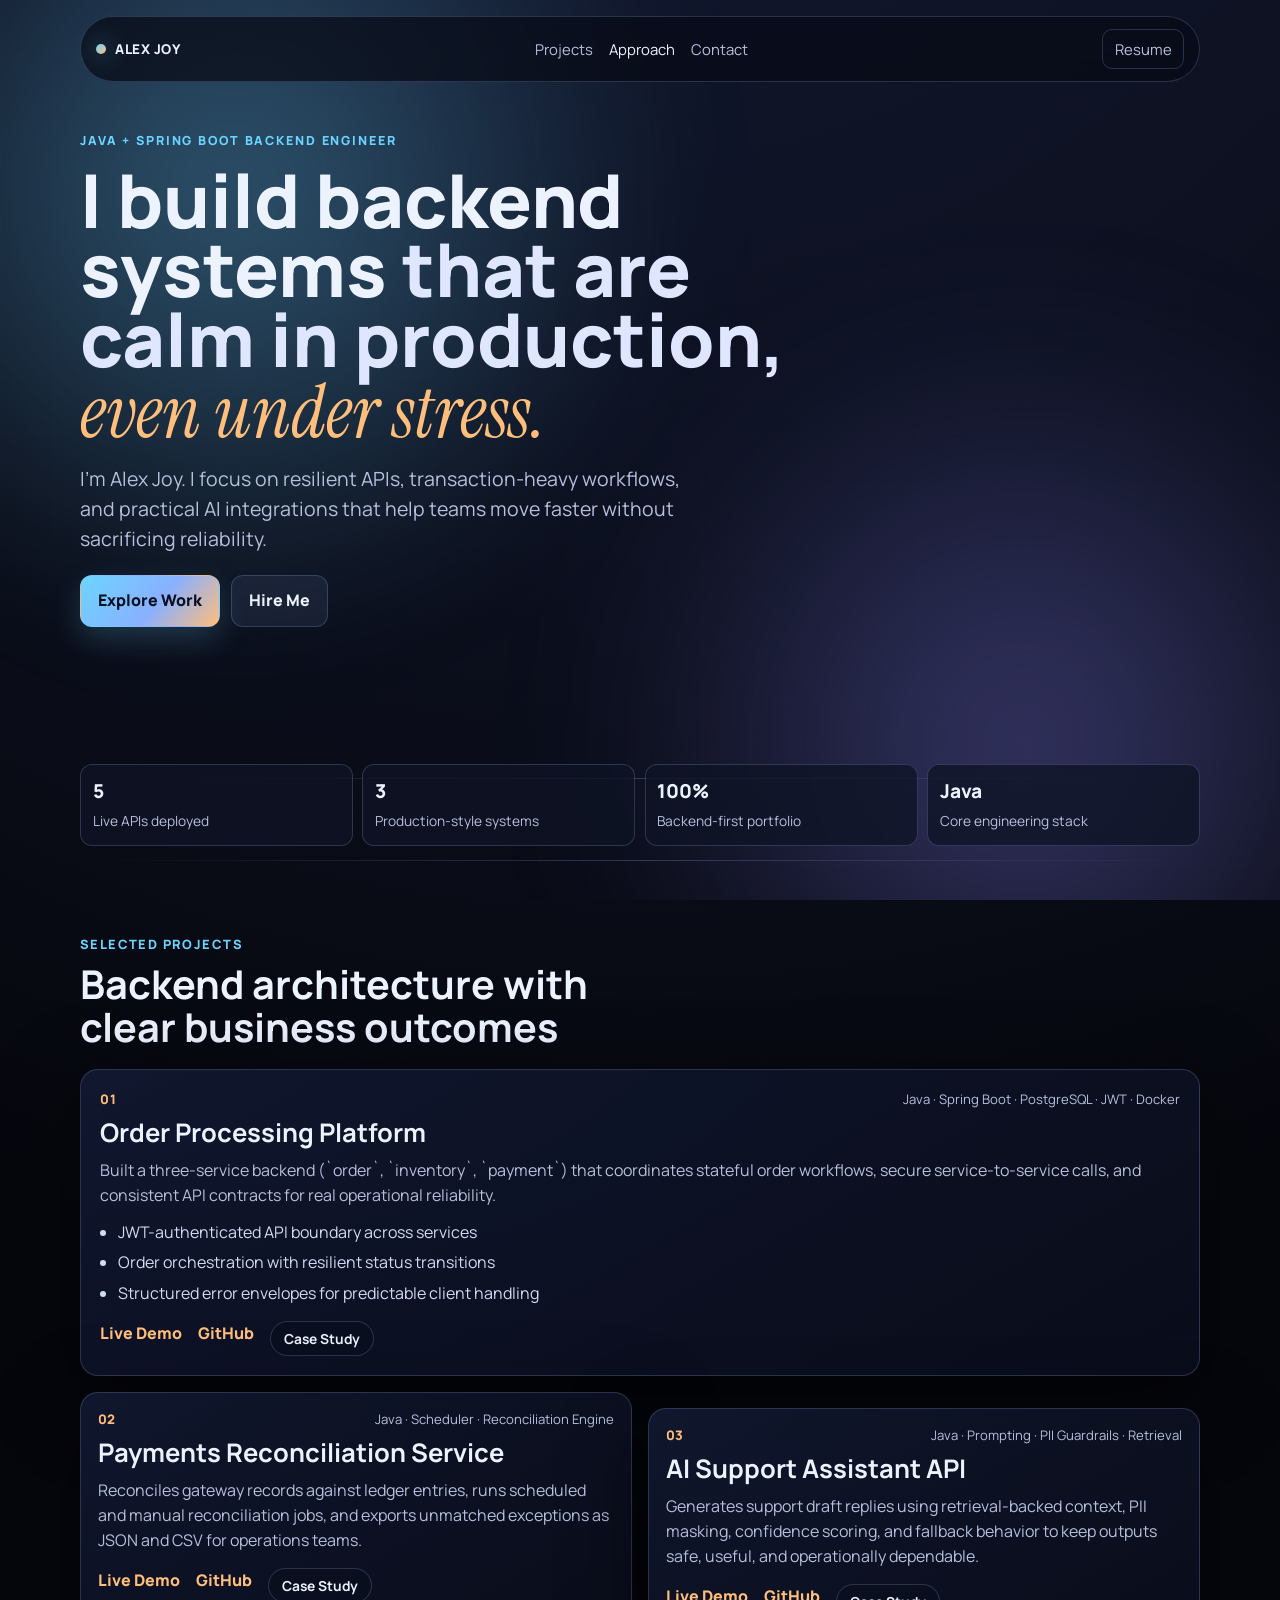
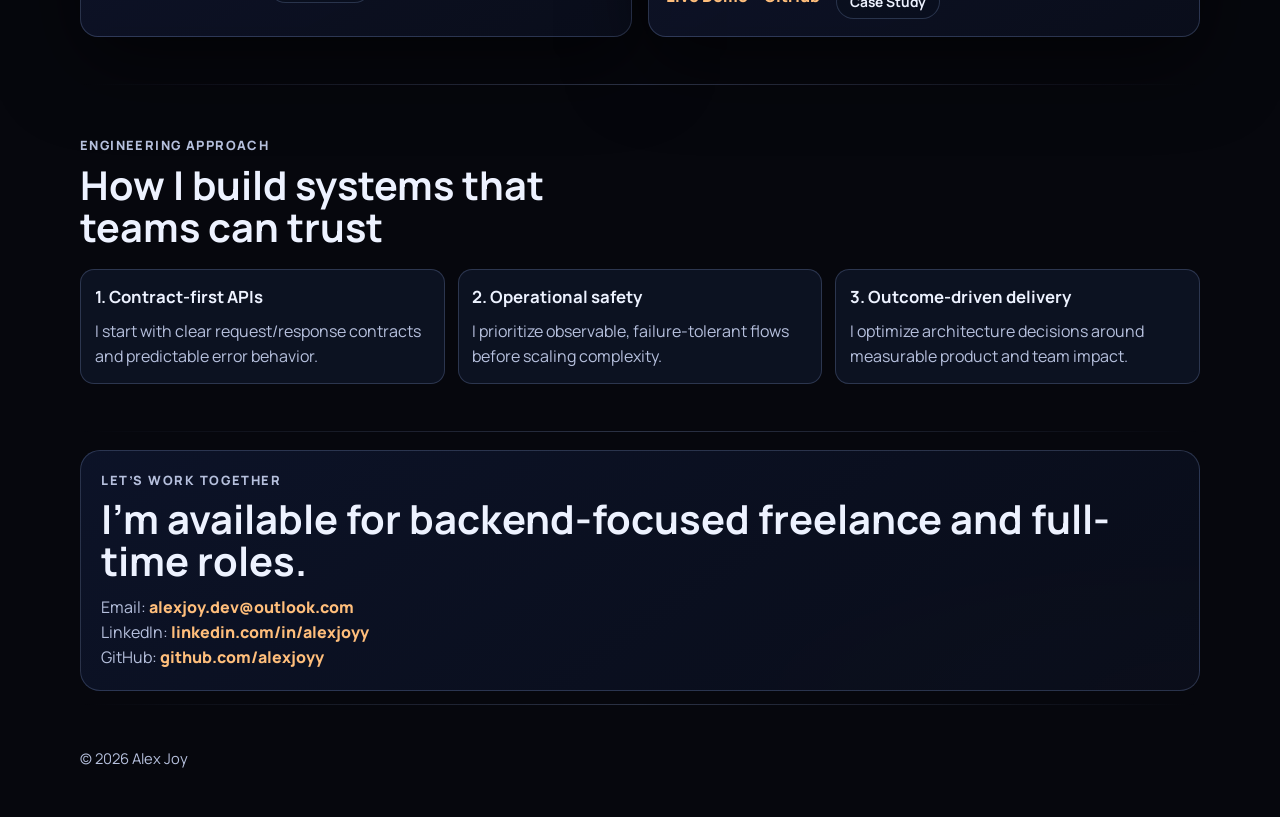
==== index.html @ 69724921 "feat: premium UI polish with advanced interactions and motion choreography" ====
<!doctype html>
<html lang="en">
  <head>
    <meta charset="UTF-8" />
    <meta name="viewport" content="width=device-width, initial-scale=1.0" />
    <title>Alex Joy | Backend Systems Portfolio</title>
    <meta
      name="description"
      content="Alex Joy builds reliable backend systems with Java and Spring Boot: distributed APIs, payment reconciliation, and AI-assisted service workflows."
    />
    <link rel="preconnect" href="https://fonts.googleapis.com" />
    <link rel="preconnect" href="https://fonts.gstatic.com" crossorigin />
    <link
      href="https://fonts.googleapis.com/css2?family=Manrope:wght@400;500;700;800&family=Instrument+Serif:ital@0;1&display=swap"
      rel="stylesheet"
    />
    <link rel="stylesheet" href="styles.css" />
  </head>
  <body>
    <div class="cursor cursor-dot" aria-hidden="true"></div>
    <div class="cursor cursor-ring" aria-hidden="true"></div>

    <div class="atmosphere" aria-hidden="true">
      <div class="mist mist-a"></div>
      <div class="mist mist-b"></div>
      <div class="mesh"></div>
    </div>

    <header class="frame">
      <a class="identity" href="#home">
        <span class="identity-dot"></span>
        <span>ALEX JOY</span>
      </a>
      <nav class="frame-nav">
        <a href="#projects">Projects</a>
        <a href="#approach">Approach</a>
        <a href="#contact">Contact</a>
      </nav>
      <a class="frame-resume" href="./Alex-Joy-Resume.md" download>Resume</a>
    </header>

    <main id="home" class="layout">
      <section class="hero reveal section-shell">
        <p class="hero-kicker">JAVA + SPRING BOOT BACKEND ENGINEER</p>
        <h1>
          I build backend systems
          <span>that are calm in production,</span>
          <em>even under stress.</em>
        </h1>
        <p class="hero-sub">
          I’m Alex Joy. I focus on resilient APIs, transaction-heavy workflows,
          and practical AI integrations that help teams move faster without
          sacrificing reliability.
        </p>
        <div class="hero-actions">
          <a class="btn btn-primary magnetic" href="#projects">Explore Work</a>
          <a class="btn btn-secondary magnetic" href="#contact">Hire Me</a>
        </div>
      </section>

      <section class="status-bar reveal section-shell" aria-label="Technical highlights">
        <div>
          <strong>5</strong>
          <span>Live APIs deployed</span>
        </div>
        <div>
          <strong>3</strong>
          <span>Production-style systems</span>
        </div>
        <div>
          <strong>100%</strong>
          <span>Backend-first portfolio</span>
        </div>
        <div>
          <strong>Java</strong>
          <span>Core engineering stack</span>
        </div>
      </section>

      <section id="projects" class="projects reveal section-shell">
        <div class="section-intro">
          <p>Selected Projects</p>
          <h2>Backend architecture with clear business outcomes</h2>
        </div>

        <article class="project project-featured tilt-card reveal" data-delay="100">
          <div class="project-meta-row">
            <span class="project-num">01</span>
            <span>Java · Spring Boot · PostgreSQL · JWT · Docker</span>
          </div>
          <h3>Order Processing Platform</h3>
          <p>
            Built a three-service backend (`order`, `inventory`, `payment`) that
            coordinates stateful order workflows, secure service-to-service calls,
            and consistent API contracts for real operational reliability.
          </p>
          <ul>
            <li>JWT-authenticated API boundary across services</li>
            <li>Order orchestration with resilient status transitions</li>
            <li>Structured error envelopes for predictable client handling</li>
          </ul>
          <div class="project-links">
            <a href="https://order-service-xqme.onrender.com/actuator/health" target="_blank" rel="noreferrer">Live Demo</a>
            <a href="https://github.com/alexjoyy/order-processing-platform" target="_blank" rel="noreferrer">GitHub</a>
            <button class="detail-btn magnetic" type="button" data-project="order">Case Study</button>
          </div>
        </article>

        <div class="project-pair">
          <article class="project tilt-card reveal" data-delay="180">
            <div class="project-meta-row">
              <span class="project-num">02</span>
              <span>Java · Scheduler · Reconciliation Engine</span>
            </div>
            <h3>Payments Reconciliation Service</h3>
            <p>
              Reconciles gateway records against ledger entries, runs scheduled
              and manual reconciliation jobs, and exports unmatched exceptions as
              JSON and CSV for operations teams.
            </p>
            <div class="project-links">
              <a href="https://payments-reconciliation-service.onrender.com/actuator/health" target="_blank" rel="noreferrer">Live Demo</a>
              <a href="https://github.com/alexjoyy/payments-reconciliation-service" target="_blank" rel="noreferrer">GitHub</a>
              <button class="detail-btn magnetic" type="button" data-project="recon">Case Study</button>
            </div>
          </article>

          <article class="project tilt-card reveal" data-delay="260">
            <div class="project-meta-row">
              <span class="project-num">03</span>
              <span>Java · Prompting · PII Guardrails · Retrieval</span>
            </div>
            <h3>AI Support Assistant API</h3>
            <p>
              Generates support draft replies using retrieval-backed context,
              PII masking, confidence scoring, and fallback behavior to keep
              outputs safe, useful, and operationally dependable.
            </p>
            <div class="project-links">
              <a href="https://ai-support-assistant-api.onrender.com/actuator/health" target="_blank" rel="noreferrer">Live Demo</a>
              <a href="https://github.com/alexjoyy/ai-support-assistant-api" target="_blank" rel="noreferrer">GitHub</a>
              <button class="detail-btn magnetic" type="button" data-project="ai">Case Study</button>
            </div>
          </article>
        </div>
      </section>

      <section id="approach" class="approach reveal section-shell">
        <div class="section-intro">
          <p>Engineering Approach</p>
          <h2>How I build systems that teams can trust</h2>
        </div>
        <div class="approach-grid">
          <article>
            <h3>1. Contract-first APIs</h3>
            <p>I start with clear request/response contracts and predictable error behavior.</p>
          </article>
          <article>
            <h3>2. Operational safety</h3>
            <p>I prioritize observable, failure-tolerant flows before scaling complexity.</p>
          </article>
          <article>
            <h3>3. Outcome-driven delivery</h3>
            <p>I optimize architecture decisions around measurable product and team impact.</p>
          </article>
        </div>
      </section>

      <section id="contact" class="contact reveal section-shell">
        <p class="contact-kicker">Let’s Work Together</p>
        <h2>I’m available for backend-focused freelance and full-time roles.</h2>
        <p>
          Email:
          <a href="mailto:alexjoy.dev@outlook.com">alexjoy.dev@outlook.com</a>
          <br />
          LinkedIn:
          <a href="https://www.linkedin.com/in/alexjoyy/" target="_blank" rel="noreferrer">linkedin.com/in/alexjoyy</a>
          <br />
          GitHub:
          <a href="https://github.com/alexjoyy" target="_blank" rel="noreferrer">github.com/alexjoyy</a>
        </p>
      </section>
    </main>

    <footer class="footer">
      <p>© <span id="year"></span> Alex Joy</p>
    </footer>

    <dialog class="case-modal" id="case-modal" aria-labelledby="case-modal-title">
      <form method="dialog" class="modal-shell">
        <button class="modal-close magnetic" value="close" aria-label="Close case study">Close</button>
      </form>
      <div class="modal-content">
        <p class="modal-kicker" id="case-modal-kicker"></p>
        <h3 id="case-modal-title"></h3>
        <p id="case-modal-summary"></p>
        <ul id="case-modal-points"></ul>
      </div>
    </dialog>

    <script src="script.js"></script>
  </body>
</html>
---- styles.css ----
:root {
  --bg: #06070d;
  --bg-soft: #0c1020;
  --panel: rgba(15, 20, 38, 0.78);
  --panel-border: rgba(157, 181, 241, 0.22);
  --text: #edf2ff;
  --muted: #b6c0dd;
  --cyan: #6cd5ff;
  --amber: #ffbe7b;
  --violet: #8d88ff;
  --shadow: 0 24px 80px rgba(0, 0, 0, 0.56);
  --space-1: clamp(0.7rem, 1.2vw, 1rem);
  --space-2: clamp(1rem, 1.6vw, 1.5rem);
  --space-3: clamp(1.4rem, 2.6vw, 2.5rem);
  --space-4: clamp(2rem, 4.4vw, 4rem);
}

* {
  box-sizing: border-box;
}

html,
body {
  margin: 0;
  padding: 0;
}

body {
  min-height: 100vh;
  background: radial-gradient(circle at 50% -20%, #141b35, var(--bg) 60%);
  color: var(--text);
  font-family: "Manrope", sans-serif;
  line-height: 1.56;
  overflow-x: hidden;
  cursor: none;
}

.atmosphere {
  position: fixed;
  inset: 0;
  z-index: 0;
  pointer-events: none;
  overflow: hidden;
}

.mist {
  position: absolute;
  width: min(72vw, 980px);
  aspect-ratio: 1;
  border-radius: 50%;
  filter: blur(72px);
  opacity: 0.38;
}

.mist-a {
  top: -30%;
  left: -18%;
  background: radial-gradient(circle, rgba(109, 212, 255, 0.95), rgba(109, 212, 255, 0.04) 64%);
  animation: driftA 18s ease-in-out infinite alternate;
}

.mist-b {
  right: -16%;
  bottom: -34%;
  background: radial-gradient(circle, rgba(141, 136, 255, 0.9), rgba(141, 136, 255, 0.05) 62%);
  animation: driftB 24s ease-in-out infinite alternate;
}

.mesh {
  position: absolute;
  inset: 0;
  background-image:
    linear-gradient(rgba(255, 255, 255, 0.11) 1px, transparent 1px),
    linear-gradient(90deg, rgba(255, 255, 255, 0.11) 1px, transparent 1px);
  background-size: 54px 54px;
  opacity: 0.06;
}

.frame {
  position: sticky;
  top: 0;
  z-index: 10;
  width: min(1120px, 94vw);
  margin: 1rem auto;
  padding: 0.78rem 0.92rem;
  border: 1px solid var(--panel-border);
  border-radius: 999px;
  background: rgba(8, 11, 22, 0.72);
  backdrop-filter: blur(10px);
  display: flex;
  align-items: center;
  justify-content: space-between;
  gap: 0.8rem;
}

.identity {
  color: var(--text);
  text-decoration: none;
  font-weight: 800;
  letter-spacing: 0.04em;
  font-size: 0.84rem;
  display: inline-flex;
  align-items: center;
  gap: 0.58rem;
}

.identity-dot {
  width: 10px;
  height: 10px;
  border-radius: 50%;
  background: linear-gradient(135deg, var(--cyan), var(--amber));
  box-shadow: 0 0 24px rgba(108, 213, 255, 0.8);
}

.frame-nav {
  display: flex;
  gap: 1rem;
}

.frame-nav a,
.frame-resume {
  text-decoration: none;
  color: var(--muted);
  font-size: 0.93rem;
}

.frame-resume {
  border: 1px solid var(--panel-border);
  border-radius: 10px;
  padding: 0.44rem 0.72rem;
}

.frame-nav a:hover,
.frame-resume:hover {
  color: var(--text);
}

.layout,
.footer {
  position: relative;
  z-index: 2;
  width: min(1120px, 92vw);
  margin: 0 auto;
}

.section-shell {
  position: relative;
}

.section-shell::after {
  content: "";
  position: absolute;
  left: 0;
  right: 0;
  bottom: calc(var(--space-3) * -0.45);
  height: 1px;
  background: linear-gradient(90deg, transparent, rgba(157, 181, 241, 0.25), transparent);
  pointer-events: none;
}

.hero {
  min-height: 74vh;
  padding: var(--space-3) 0 var(--space-3);
}

.hero-kicker {
  margin: 0;
  font-size: 0.78rem;
  letter-spacing: 0.15em;
  color: var(--cyan);
  font-weight: 800;
}

.hero h1 {
  margin: 0.85rem 0 1rem;
  font-size: clamp(2.3rem, 5.8vw, 5.4rem);
  line-height: 0.94;
  font-weight: 800;
  max-width: 14.5ch;
  text-wrap: balance;
}

.hero h1 span {
  color: #dfe6ff;
}

.hero h1 em {
  font-family: "Instrument Serif", serif;
  font-style: italic;
  font-weight: 400;
  color: var(--amber);
}

.hero-sub {
  max-width: 58ch;
  color: var(--muted);
  margin: 0;
  font-size: clamp(1.02rem, 2.1vw, 1.22rem);
  text-wrap: pretty;
}

.hero-actions {
  margin-top: var(--space-2);
  display: flex;
  flex-wrap: wrap;
  gap: 0.72rem;
}

.btn {
  text-decoration: none;
  padding: 0.78rem 1.06rem;
  border-radius: 12px;
  font-weight: 800;
  border: 1px solid transparent;
  transition: transform 220ms ease, box-shadow 220ms ease, border-color 220ms ease;
}

.btn-primary {
  color: #061022;
  background: linear-gradient(130deg, var(--cyan), #89b0ff 55%, var(--amber));
  box-shadow: 0 12px 30px rgba(109, 212, 255, 0.2);
}

.btn-secondary {
  color: var(--text);
  border-color: var(--panel-border);
  background: rgba(137, 158, 220, 0.1);
}

.btn:hover {
  transform: translateY(-2px);
}

.status-bar {
  display: grid;
  grid-template-columns: repeat(4, minmax(0, 1fr));
  gap: 0.62rem;
  margin: 0 0 var(--space-4);
}

.status-bar div {
  border: 1px solid var(--panel-border);
  border-radius: 12px;
  padding: 0.72rem;
  background: var(--panel);
}

.status-bar strong {
  display: block;
  font-size: 1.2rem;
  font-weight: 800;
  margin-bottom: 0.1rem;
}

.status-bar span {
  color: var(--muted);
  font-size: 0.86rem;
}

.section-intro p {
  margin: 0;
  color: var(--cyan);
  font-size: 0.8rem;
  letter-spacing: 0.11em;
  text-transform: uppercase;
  font-weight: 800;
}

.section-intro h2 {
  margin: 0.5rem 0 1.25rem;
  max-width: 20ch;
  font-size: clamp(1.5rem, 3.1vw, 2.7rem);
  line-height: 1.08;
}

.projects {
  padding: var(--space-3) 0 var(--space-3);
}

.project {
  position: relative;
  border: 1px solid var(--panel-border);
  border-radius: 18px;
  background:
    linear-gradient(150deg, rgba(16, 22, 46, 0.9), rgba(10, 14, 28, 0.94)),
    radial-gradient(130% 140% at 0% 0%, rgba(108, 213, 255, 0.16), transparent 58%);
  box-shadow: var(--shadow);
  padding: 1.05rem;
  overflow: hidden;
  backdrop-filter: blur(6px);
}

.project::before {
  content: "";
  position: absolute;
  inset: -1px;
  border-radius: inherit;
  pointer-events: none;
  background: radial-gradient(
    420px circle at var(--mx, 50%) var(--my, 50%),
    rgba(141, 136, 255, 0.35),
    transparent 72%
  );
  opacity: 0;
  transition: opacity 220ms ease;
}

.project:hover::before {
  opacity: 0.9;
}

.project + .project {
  margin-top: 1rem;
}

.project-featured {
  padding: 1.2rem;
}

.project-pair {
  display: grid;
  grid-template-columns: repeat(2, minmax(0, 1fr));
  gap: 1rem;
  margin-top: 1rem;
}

.project-meta-row {
  display: flex;
  justify-content: space-between;
  align-items: baseline;
  gap: 0.8rem;
  margin-bottom: 0.58rem;
  color: var(--muted);
  font-size: 0.82rem;
}

.project-num {
  color: var(--amber);
  font-weight: 800;
  letter-spacing: 0.05em;
}

.project h3 {
  margin: 0;
  font-size: clamp(1.28rem, 2vw, 1.6rem);
  line-height: 1.12;
  text-wrap: balance;
}

.project p {
  margin: 0.65rem 0 0;
  color: var(--muted);
}

.project ul {
  margin: 0.75rem 0 0;
  padding-left: 1.1rem;
  color: #d2dbf4;
}

.project li + li {
  margin-top: 0.34rem;
}

.project-links {
  margin-top: 0.95rem;
  display: flex;
  gap: 1rem;
  flex-wrap: wrap;
}

.project-links a,
.contact a {
  color: var(--amber);
  text-decoration: none;
  font-weight: 800;
}

.detail-btn {
  appearance: none;
  border: 1px solid var(--panel-border);
  background: rgba(10, 15, 30, 0.74);
  color: var(--text);
  border-radius: 999px;
  padding: 0.35rem 0.8rem;
  font: inherit;
  font-size: 0.86rem;
  font-weight: 700;
  cursor: pointer;
  transition: background 180ms ease, border-color 180ms ease, transform 180ms ease;
}

.detail-btn:hover {
  background: rgba(108, 213, 255, 0.16);
  border-color: rgba(108, 213, 255, 0.45);
  transform: translateY(-1px);
}

.approach {
  padding: var(--space-4) 0 var(--space-3);
}

.approach-grid {
  display: grid;
  grid-template-columns: repeat(3, minmax(0, 1fr));
  gap: 0.8rem;
}

.approach article {
  border: 1px solid var(--panel-border);
  border-radius: 14px;
  background: rgba(17, 23, 44, 0.7);
  padding: 0.85rem;
}

.approach h3 {
  margin: 0;
  font-size: 1.05rem;
}

.approach p {
  margin: 0.58rem 0 0;
  color: var(--muted);
}

.contact {
  margin: var(--space-3) 0 var(--space-4);
  border: 1px solid var(--panel-border);
  border-radius: 20px;
  background:
    linear-gradient(145deg, rgba(13, 20, 42, 0.94), rgba(9, 13, 26, 0.95)),
    radial-gradient(80% 110% at 100% 100%, rgba(255, 190, 123, 0.14), transparent 64%);
  padding: 1.25rem;
}

.contact-kicker {
  margin: 0;
  color: var(--cyan);
  font-size: 0.8rem;
  letter-spacing: 0.12em;
  text-transform: uppercase;
  font-weight: 800;
}

.contact h2 {
  margin: 0.45rem 0 0.8rem;
  font-size: clamp(1.45rem, 3.2vw, 2.5rem);
  line-height: 1.05;
}

.contact p {
  margin: 0;
  color: var(--muted);
}

.footer {
  padding: 0 0 2rem;
  color: var(--muted);
  font-size: 0.92rem;
}

.cursor {
  position: fixed;
  left: 0;
  top: 0;
  z-index: 120;
  pointer-events: none;
  opacity: 0;
  transition: opacity 180ms ease;
}

.cursor-dot {
  width: 10px;
  height: 10px;
  margin-left: -5px;
  margin-top: -5px;
  border-radius: 50%;
  background: linear-gradient(135deg, var(--cyan), var(--amber));
  box-shadow: 0 0 20px rgba(108, 213, 255, 0.6);
}

.cursor-ring {
  width: 34px;
  height: 34px;
  margin-left: -17px;
  margin-top: -17px;
  border-radius: 50%;
  border: 1px solid rgba(237, 242, 255, 0.42);
  mix-blend-mode: screen;
  transition: width 180ms ease, height 180ms ease, margin 180ms ease, border-color 180ms ease;
}

.cursor-ring.is-active {
  width: 54px;
  height: 54px;
  margin-left: -27px;
  margin-top: -27px;
  border-color: rgba(108, 213, 255, 0.62);
}

.magnetic {
  will-change: transform;
}

.case-modal {
  width: min(760px, 92vw);
  border: 1px solid rgba(157, 181, 241, 0.3);
  border-radius: 20px;
  padding: 0;
  overflow: hidden;
  color: var(--text);
  background:
    linear-gradient(145deg, rgba(12, 18, 35, 0.97), rgba(8, 11, 22, 0.98)),
    radial-gradient(70% 110% at 0% 0%, rgba(108, 213, 255, 0.14), transparent 65%);
  box-shadow: 0 34px 90px rgba(0, 0, 0, 0.62);
}

.case-modal::backdrop {
  background: rgba(3, 4, 8, 0.76);
  backdrop-filter: blur(3px);
}

.modal-shell {
  padding: 0.8rem 0.9rem 0;
  display: flex;
  justify-content: flex-end;
}

.modal-close {
  appearance: none;
  border: 1px solid var(--panel-border);
  border-radius: 999px;
  background: rgba(131, 153, 215, 0.12);
  color: var(--text);
  font: inherit;
  font-size: 0.84rem;
  font-weight: 700;
  padding: 0.3rem 0.7rem;
  cursor: pointer;
}

.modal-content {
  padding: 0.4rem 1.2rem 1.3rem;
}

.modal-kicker {
  margin: 0;
  color: var(--cyan);
  font-size: 0.78rem;
  font-weight: 800;
  text-transform: uppercase;
  letter-spacing: 0.11em;
}

.modal-content h3 {
  margin: 0.35rem 0 0.6rem;
  font-size: clamp(1.38rem, 2.7vw, 2.1rem);
  line-height: 1.1;
}

.modal-content p {
  margin: 0;
  color: var(--muted);
}

.modal-content ul {
  margin: 0.9rem 0 0;
  padding-left: 1.2rem;
}

.modal-content li + li {
  margin-top: 0.48rem;
}

.tilt-card {
  transform-style: preserve-3d;
  transition: transform 250ms ease, border-color 250ms ease;
}

.tilt-card:hover {
  border-color: rgba(183, 201, 255, 0.55);
}

.reveal {
  opacity: 0;
  transform: translateY(24px) scale(0.985);
  transition:
    opacity 760ms cubic-bezier(0.2, 0.65, 0.15, 1),
    transform 760ms cubic-bezier(0.2, 0.65, 0.15, 1);
  transition-delay: var(--reveal-delay, 0ms);
}

.reveal.is-visible {
  opacity: 1;
  transform: translateY(0) scale(1);
}

@keyframes driftA {
  0% { transform: translate3d(0, 0, 0) scale(1); }
  100% { transform: translate3d(8%, 7%, 0) scale(1.08); }
}

@keyframes driftB {
  0% { transform: translate3d(0, 0, 0) scale(1); }
  100% { transform: translate3d(-8%, -7%, 0) scale(1.07); }
}

@media (max-width: 980px) {
  .project-pair,
  .approach-grid,
  .status-bar {
    grid-template-columns: 1fr;
  }
}

@media (max-width: 700px) {
  .frame {
    border-radius: 14px;
    padding: 0.68rem;
  }

  .frame-resume {
    display: none;
  }

  .frame-nav {
    gap: 0.72rem;
  }

  .frame-nav a {
    font-size: 0.9rem;
  }

  .hero {
    min-height: auto;
    padding-top: 1rem;
  }

  .hero h1 {
    max-width: 11ch;
    line-height: 0.98;
  }

  .case-modal {
    width: 94vw;
  }
}

@media (prefers-reduced-motion: reduce) {
  .mist,
  .reveal,
  .tilt-card {
    animation: none;
    transition: none;
    transform: none;
  }

  .reveal {
    opacity: 1;
  }

  .section-shell::after {
    display: none;
  }

  .magnetic {
    transform: none !important;
  }
}

@media (hover: none), (pointer: coarse) {
  body {
    cursor: auto;
  }

  .cursor {
    display: none;
  }

  .tilt-card {
    transform: none !important;
  }
}
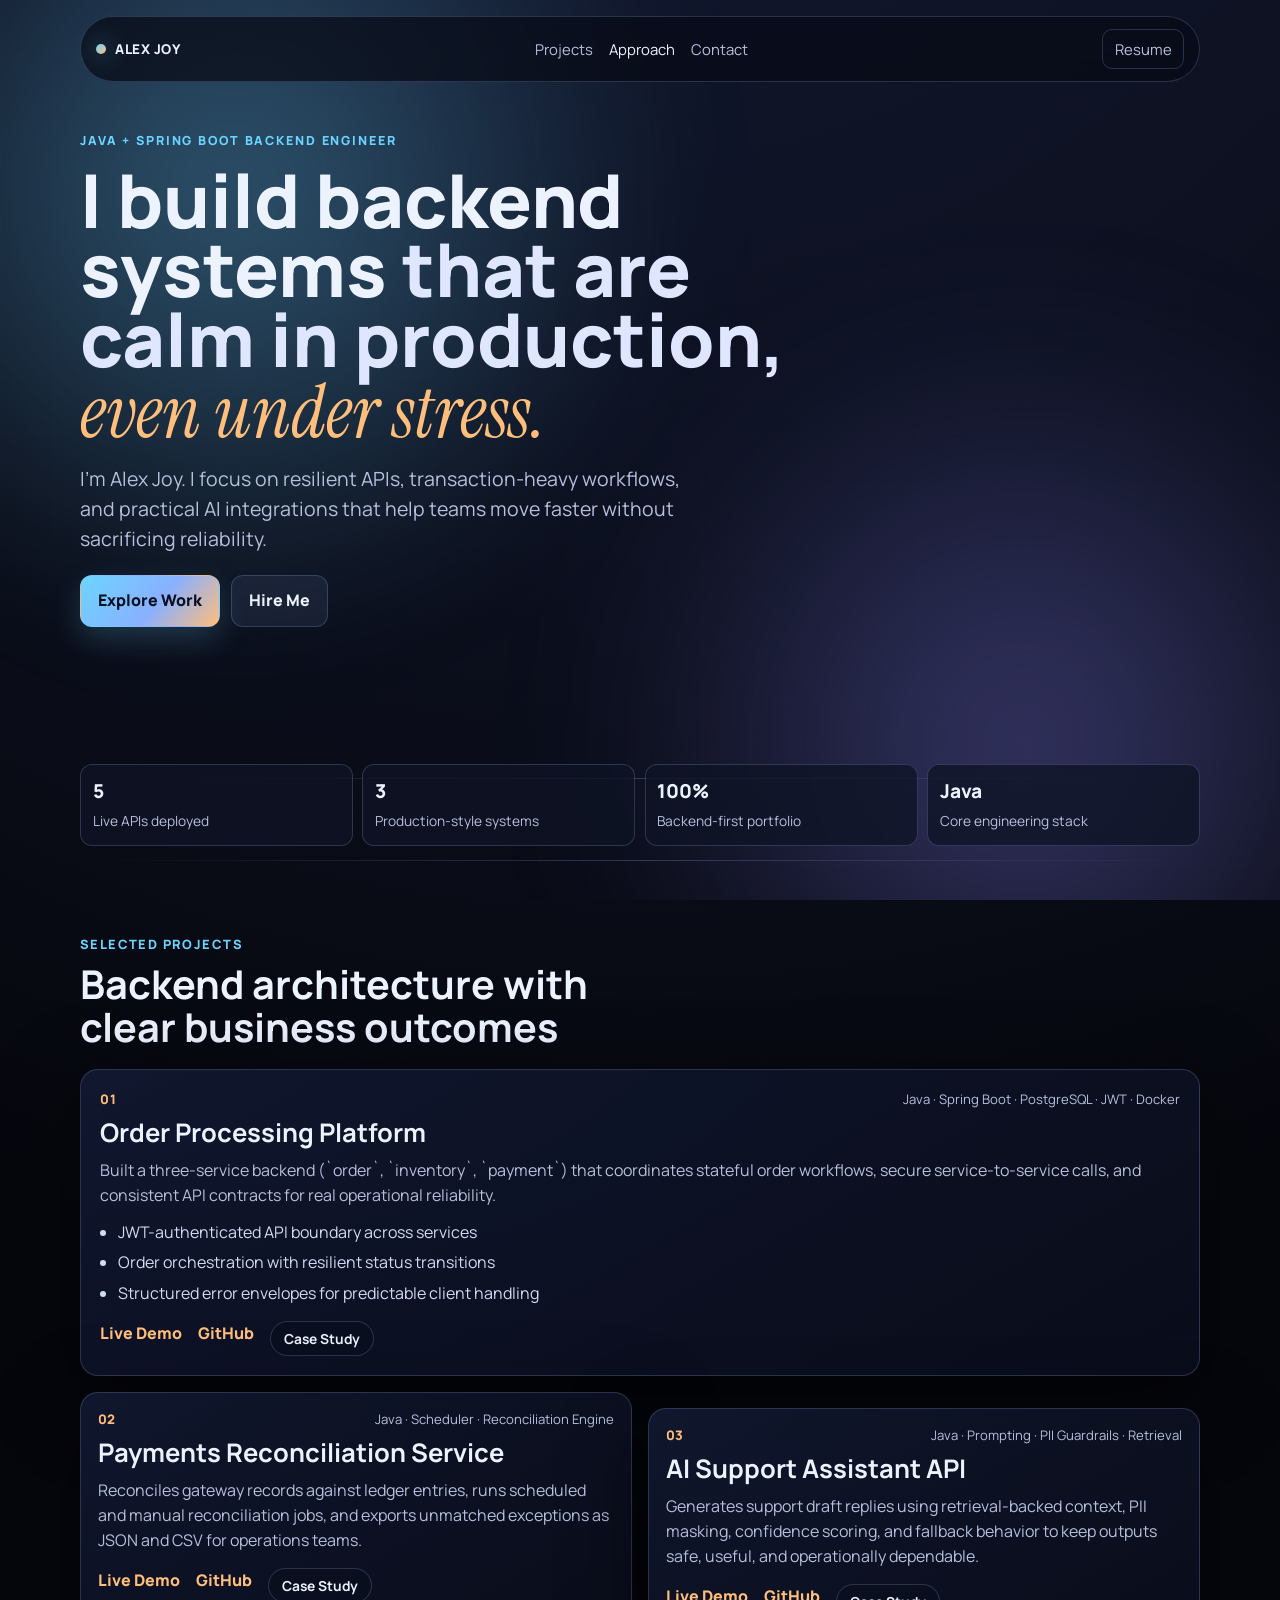
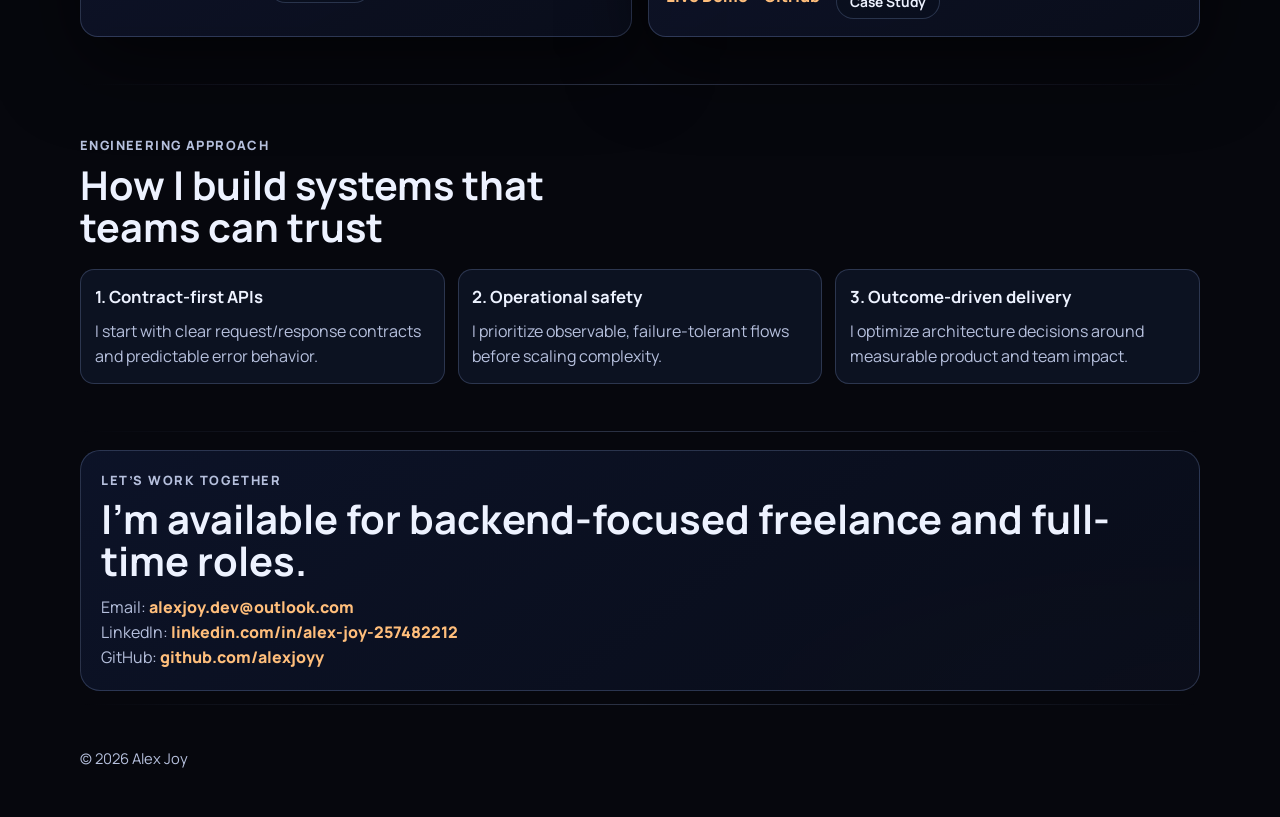
==== commit 50f21f77: "chore: update LinkedIn profile link" ====
--- a/index.html
+++ b/index.html
@@ -174,7 +174,7 @@
           <a href="mailto:alexjoy.dev@outlook.com">alexjoy.dev@outlook.com</a>
           <br />
           LinkedIn:
-          <a href="https://www.linkedin.com/in/alexjoyy/" target="_blank" rel="noreferrer">linkedin.com/in/alexjoyy</a>
+          <a href="https://www.linkedin.com/in/alex-joy-257482212/" target="_blank" rel="noreferrer">linkedin.com/in/alex-joy-257482212</a>
           <br />
           GitHub:
           <a href="https://github.com/alexjoyy" target="_blank" rel="noreferrer">github.com/alexjoyy</a>
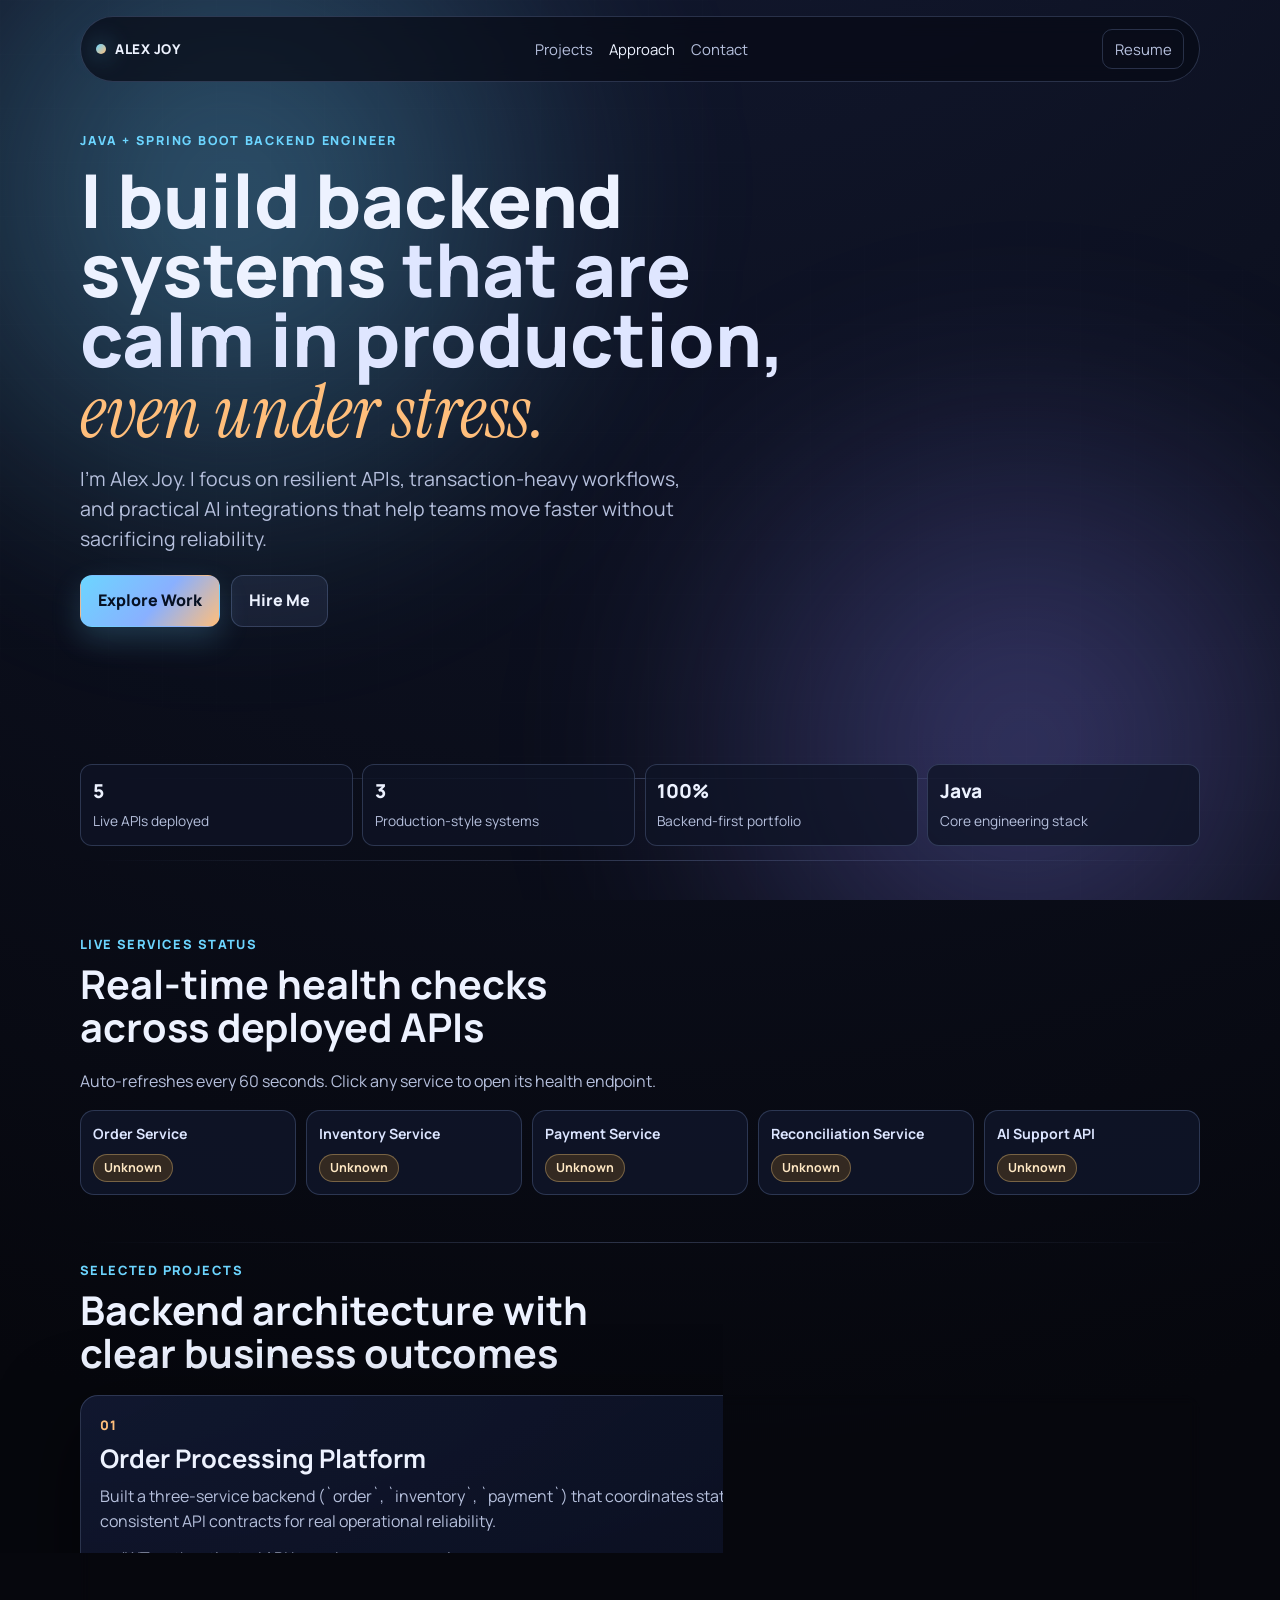
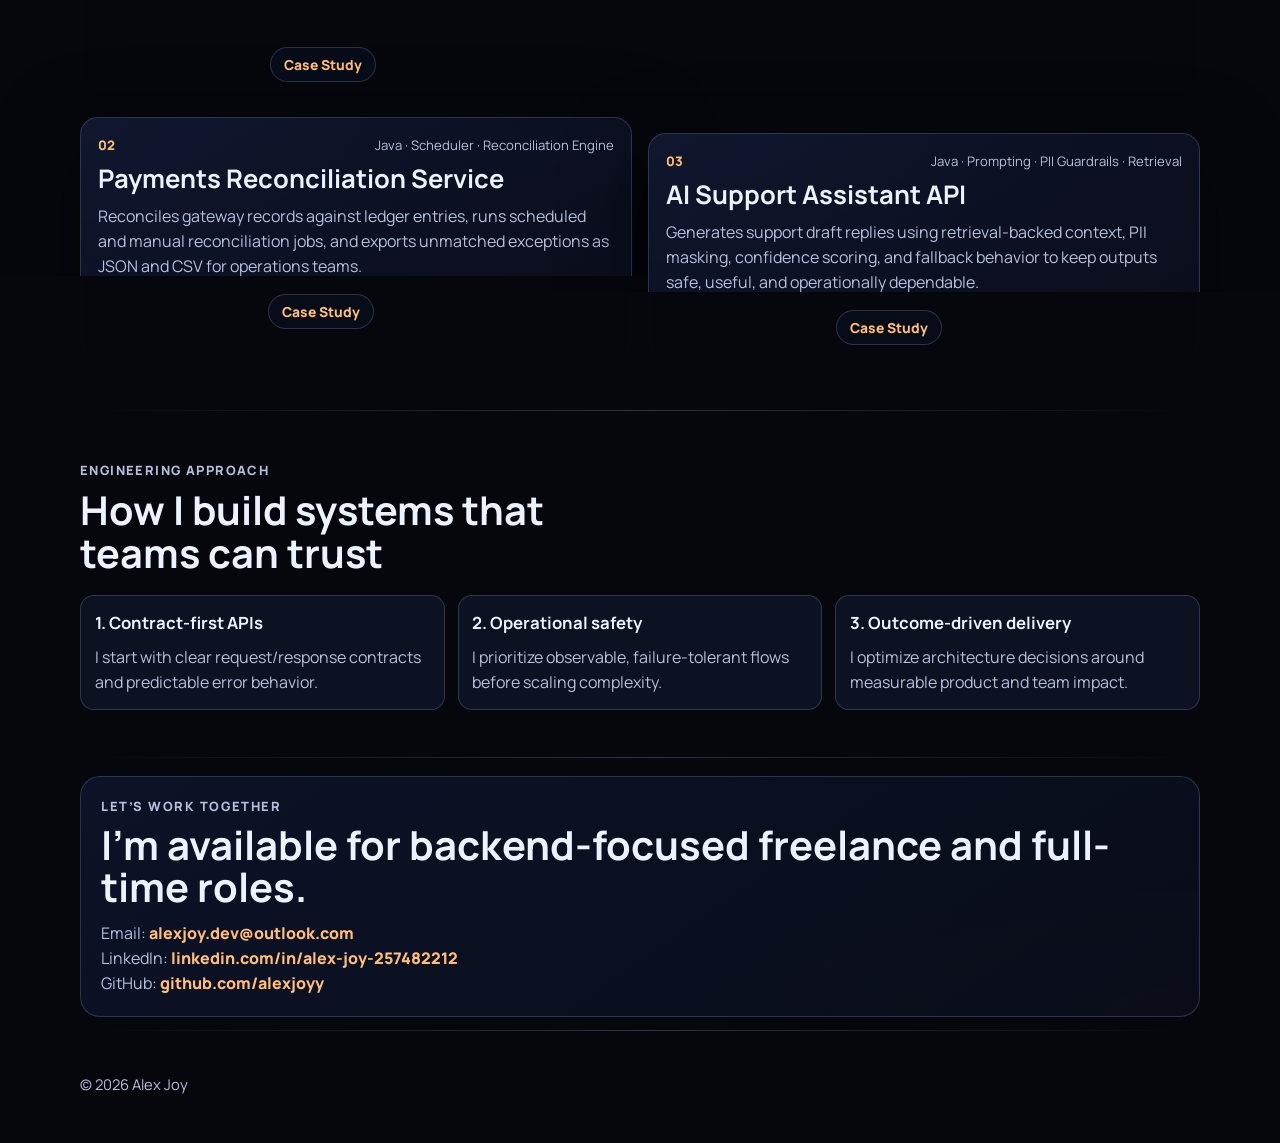
==== commit ce077fe2: "feat: add project case-study pages and live service status widgets" ====
--- a/index.html
+++ b/index.html
@@ -77,6 +77,38 @@
         </div>
       </section>
 
+      <section id="live-status" class="live-status reveal section-shell" aria-label="Live backend status">
+        <div class="section-intro">
+          <p>Live Services Status</p>
+          <h2>Real-time health checks across deployed APIs</h2>
+        </div>
+        <p class="status-note">
+          Auto-refreshes every 60 seconds. Click any service to open its health endpoint.
+        </p>
+        <div class="health-grid">
+          <a class="health-card" data-health-url="https://order-service-xqme.onrender.com/actuator/health" href="https://order-service-xqme.onrender.com/actuator/health" target="_blank" rel="noreferrer">
+            <span class="health-name">Order Service</span>
+            <span class="health-pill" data-state="checking">Checking...</span>
+          </a>
+          <a class="health-card" data-health-url="https://inventory-service-mi3o.onrender.com/actuator/health" href="https://inventory-service-mi3o.onrender.com/actuator/health" target="_blank" rel="noreferrer">
+            <span class="health-name">Inventory Service</span>
+            <span class="health-pill" data-state="checking">Checking...</span>
+          </a>
+          <a class="health-card" data-health-url="https://payment-service-rhz2.onrender.com/actuator/health" href="https://payment-service-rhz2.onrender.com/actuator/health" target="_blank" rel="noreferrer">
+            <span class="health-name">Payment Service</span>
+            <span class="health-pill" data-state="checking">Checking...</span>
+          </a>
+          <a class="health-card" data-health-url="https://payments-reconciliation-service.onrender.com/actuator/health" href="https://payments-reconciliation-service.onrender.com/actuator/health" target="_blank" rel="noreferrer">
+            <span class="health-name">Reconciliation Service</span>
+            <span class="health-pill" data-state="checking">Checking...</span>
+          </a>
+          <a class="health-card" data-health-url="https://ai-support-assistant-api.onrender.com/actuator/health" href="https://ai-support-assistant-api.onrender.com/actuator/health" target="_blank" rel="noreferrer">
+            <span class="health-name">AI Support API</span>
+            <span class="health-pill" data-state="checking">Checking...</span>
+          </a>
+        </div>
+      </section>
+
       <section id="projects" class="projects reveal section-shell">
         <div class="section-intro">
           <p>Selected Projects</p>
@@ -102,7 +134,7 @@
           <div class="project-links">
             <a href="https://order-service-xqme.onrender.com/actuator/health" target="_blank" rel="noreferrer">Live Demo</a>
             <a href="https://github.com/alexjoyy/order-processing-platform" target="_blank" rel="noreferrer">GitHub</a>
-            <button class="detail-btn magnetic" type="button" data-project="order">Case Study</button>
+            <a class="detail-btn magnetic" href="./projects/order-processing-platform.html">Case Study</a>
           </div>
         </article>
 
@@ -121,7 +153,7 @@
             <div class="project-links">
               <a href="https://payments-reconciliation-service.onrender.com/actuator/health" target="_blank" rel="noreferrer">Live Demo</a>
               <a href="https://github.com/alexjoyy/payments-reconciliation-service" target="_blank" rel="noreferrer">GitHub</a>
-              <button class="detail-btn magnetic" type="button" data-project="recon">Case Study</button>
+              <a class="detail-btn magnetic" href="./projects/payments-reconciliation-service.html">Case Study</a>
             </div>
           </article>
 
@@ -139,7 +171,7 @@
             <div class="project-links">
               <a href="https://ai-support-assistant-api.onrender.com/actuator/health" target="_blank" rel="noreferrer">Live Demo</a>
               <a href="https://github.com/alexjoyy/ai-support-assistant-api" target="_blank" rel="noreferrer">GitHub</a>
-              <button class="detail-btn magnetic" type="button" data-project="ai">Case Study</button>
+              <a class="detail-btn magnetic" href="./projects/ai-support-assistant-api.html">Case Study</a>
             </div>
           </article>
         </div>
@@ -186,18 +218,6 @@
       <p>© <span id="year"></span> Alex Joy</p>
     </footer>
 
-    <dialog class="case-modal" id="case-modal" aria-labelledby="case-modal-title">
-      <form method="dialog" class="modal-shell">
-        <button class="modal-close magnetic" value="close" aria-label="Close case study">Close</button>
-      </form>
-      <div class="modal-content">
-        <p class="modal-kicker" id="case-modal-kicker"></p>
-        <h3 id="case-modal-title"></h3>
-        <p id="case-modal-summary"></p>
-        <ul id="case-modal-points"></ul>
-      </div>
-    </dialog>
-
     <script src="script.js"></script>
   </body>
 </html>
--- a/styles.css
+++ b/styles.css
@@ -388,6 +388,9 @@
   font-weight: 700;
   cursor: pointer;
   transition: background 180ms ease, border-color 180ms ease, transform 180ms ease;
+  text-decoration: none;
+  display: inline-flex;
+  align-items: center;
 }
 
 .detail-btn:hover {
@@ -398,6 +401,148 @@
 
 .approach {
   padding: var(--space-4) 0 var(--space-3);
+}
+
+.live-status {
+  padding: var(--space-3) 0 var(--space-3);
+}
+
+.status-note {
+  margin: 0;
+  color: var(--muted);
+}
+
+.health-grid {
+  margin-top: 1rem;
+  display: grid;
+  grid-template-columns: repeat(5, minmax(0, 1fr));
+  gap: 0.65rem;
+}
+
+.health-card {
+  border: 1px solid var(--panel-border);
+  border-radius: 14px;
+  background: rgba(17, 24, 45, 0.74);
+  padding: 0.75rem;
+  text-decoration: none;
+  color: var(--text);
+  display: grid;
+  gap: 0.55rem;
+  transition: border-color 200ms ease, transform 200ms ease, background 200ms ease;
+}
+
+.health-card:hover {
+  transform: translateY(-2px);
+  border-color: rgba(157, 181, 241, 0.5);
+  background: rgba(22, 30, 56, 0.84);
+}
+
+.health-name {
+  font-size: 0.88rem;
+  color: #dce5ff;
+  font-weight: 700;
+}
+
+.health-pill {
+  width: fit-content;
+  border-radius: 999px;
+  padding: 0.2rem 0.62rem;
+  font-size: 0.78rem;
+  font-weight: 700;
+  border: 1px solid transparent;
+}
+
+.health-pill[data-state="up"] {
+  color: #b8ffd6;
+  background: rgba(31, 130, 84, 0.2);
+  border-color: rgba(108, 255, 176, 0.28);
+}
+
+.health-pill[data-state="down"] {
+  color: #ffd4d4;
+  background: rgba(165, 44, 44, 0.25);
+  border-color: rgba(255, 145, 145, 0.3);
+}
+
+.health-pill[data-state="checking"] {
+  color: #e3ecff;
+  background: rgba(98, 119, 170, 0.25);
+  border-color: rgba(173, 194, 246, 0.32);
+}
+
+.health-pill[data-state="unknown"] {
+  color: #ffe8c4;
+  background: rgba(163, 112, 26, 0.25);
+  border-color: rgba(255, 210, 134, 0.34);
+}
+
+.case-page {
+  padding: var(--space-3) 0 var(--space-4);
+}
+
+.case-header h1 {
+  margin: 0.3rem 0 0.55rem;
+  font-size: clamp(2rem, 5vw, 4rem);
+  line-height: 0.95;
+  max-width: 14ch;
+}
+
+.case-header p {
+  margin: 0;
+  color: var(--muted);
+  max-width: 68ch;
+}
+
+.case-meta {
+  margin-top: 1.1rem;
+  display: flex;
+  flex-wrap: wrap;
+  gap: 0.6rem;
+}
+
+.case-meta span {
+  border: 1px solid var(--panel-border);
+  border-radius: 999px;
+  padding: 0.25rem 0.68rem;
+  font-size: 0.84rem;
+  color: #d8e3ff;
+  background: rgba(15, 20, 40, 0.7);
+}
+
+.case-grid {
+  margin-top: 1.2rem;
+  display: grid;
+  grid-template-columns: 1.4fr 1fr;
+  gap: 0.9rem;
+}
+
+.case-card {
+  border: 1px solid var(--panel-border);
+  border-radius: 16px;
+  background: rgba(15, 20, 40, 0.7);
+  padding: 0.9rem;
+}
+
+.case-card h2 {
+  margin: 0;
+  font-size: 1.08rem;
+}
+
+.case-card p,
+.case-card li {
+  color: var(--muted);
+}
+
+.case-card ul {
+  margin: 0.65rem 0 0;
+  padding-left: 1rem;
+}
+
+.case-actions {
+  margin-top: 1rem;
+  display: flex;
+  flex-wrap: wrap;
+  gap: 0.6rem;
 }
 
 .approach-grid {
@@ -608,7 +753,9 @@
 @media (max-width: 980px) {
   .project-pair,
   .approach-grid,
-  .status-bar {
+  .status-bar,
+  .health-grid,
+  .case-grid {
     grid-template-columns: 1fr;
   }
 }
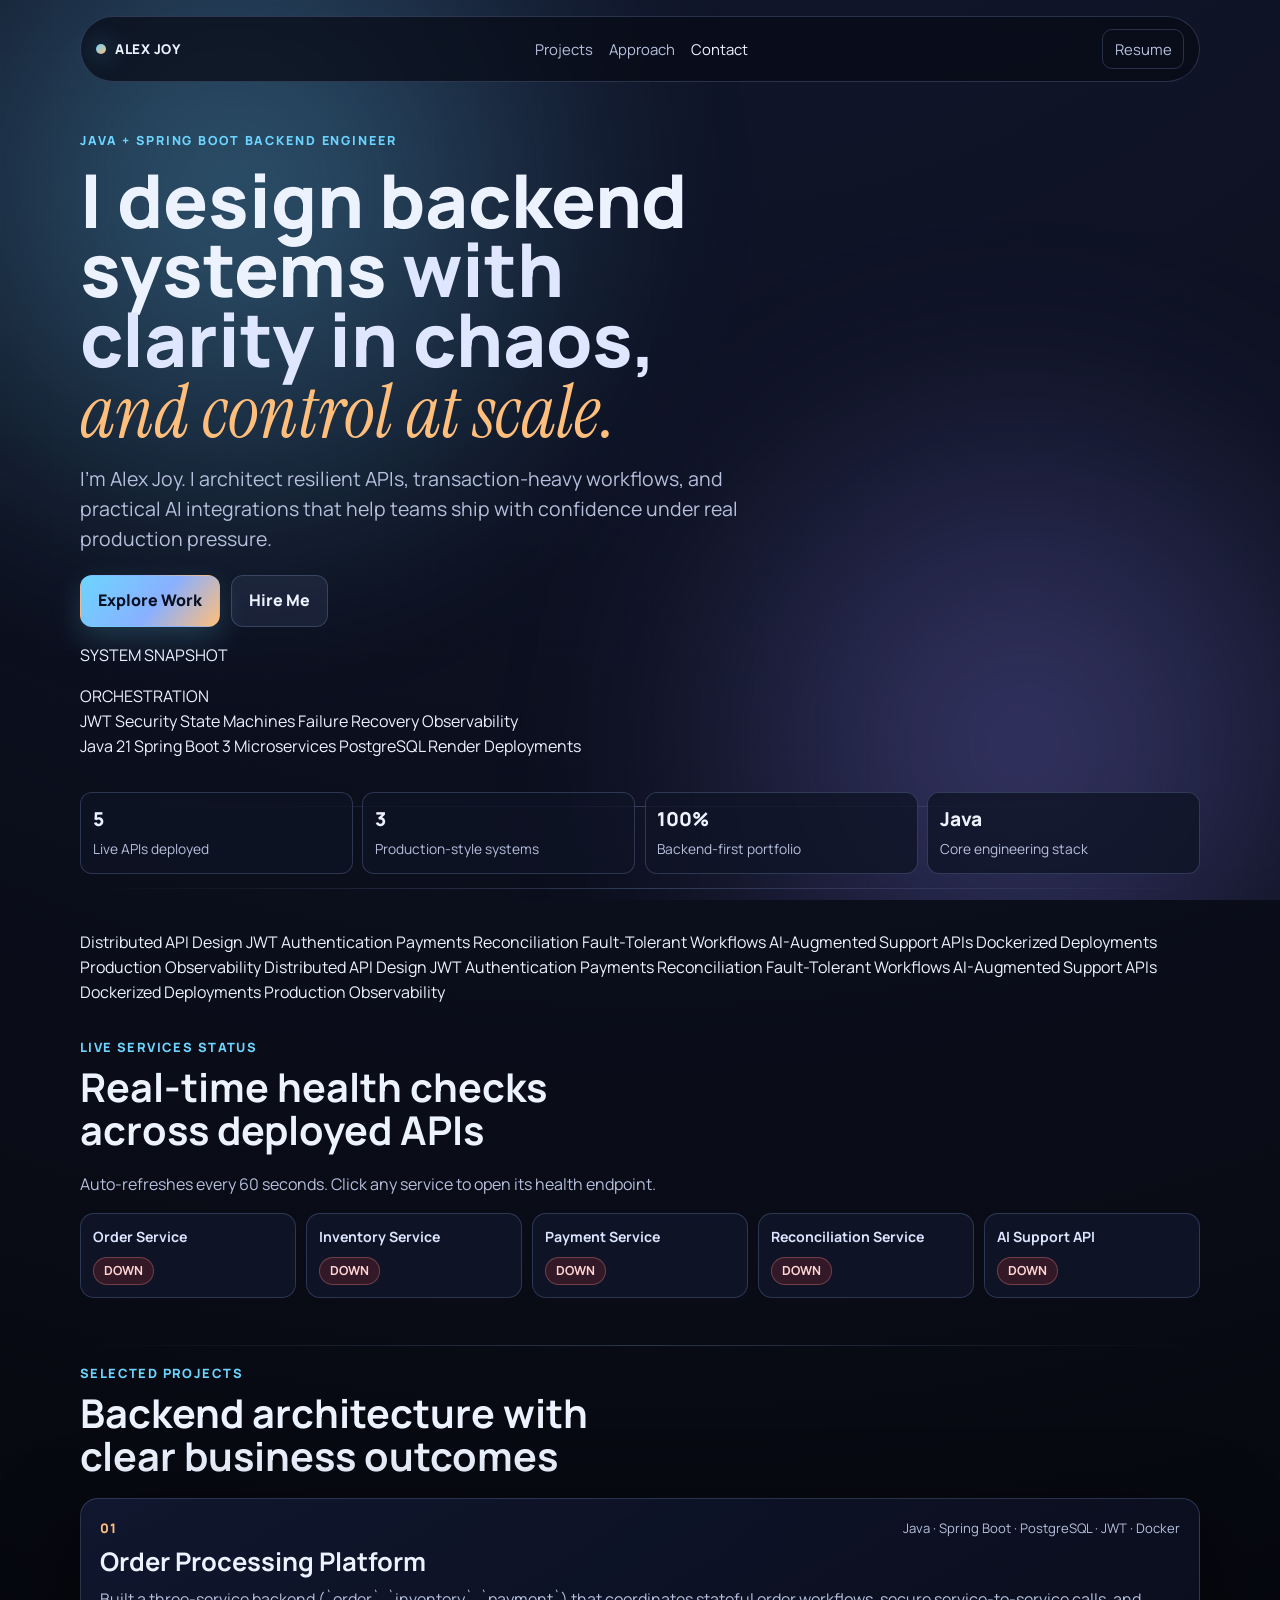
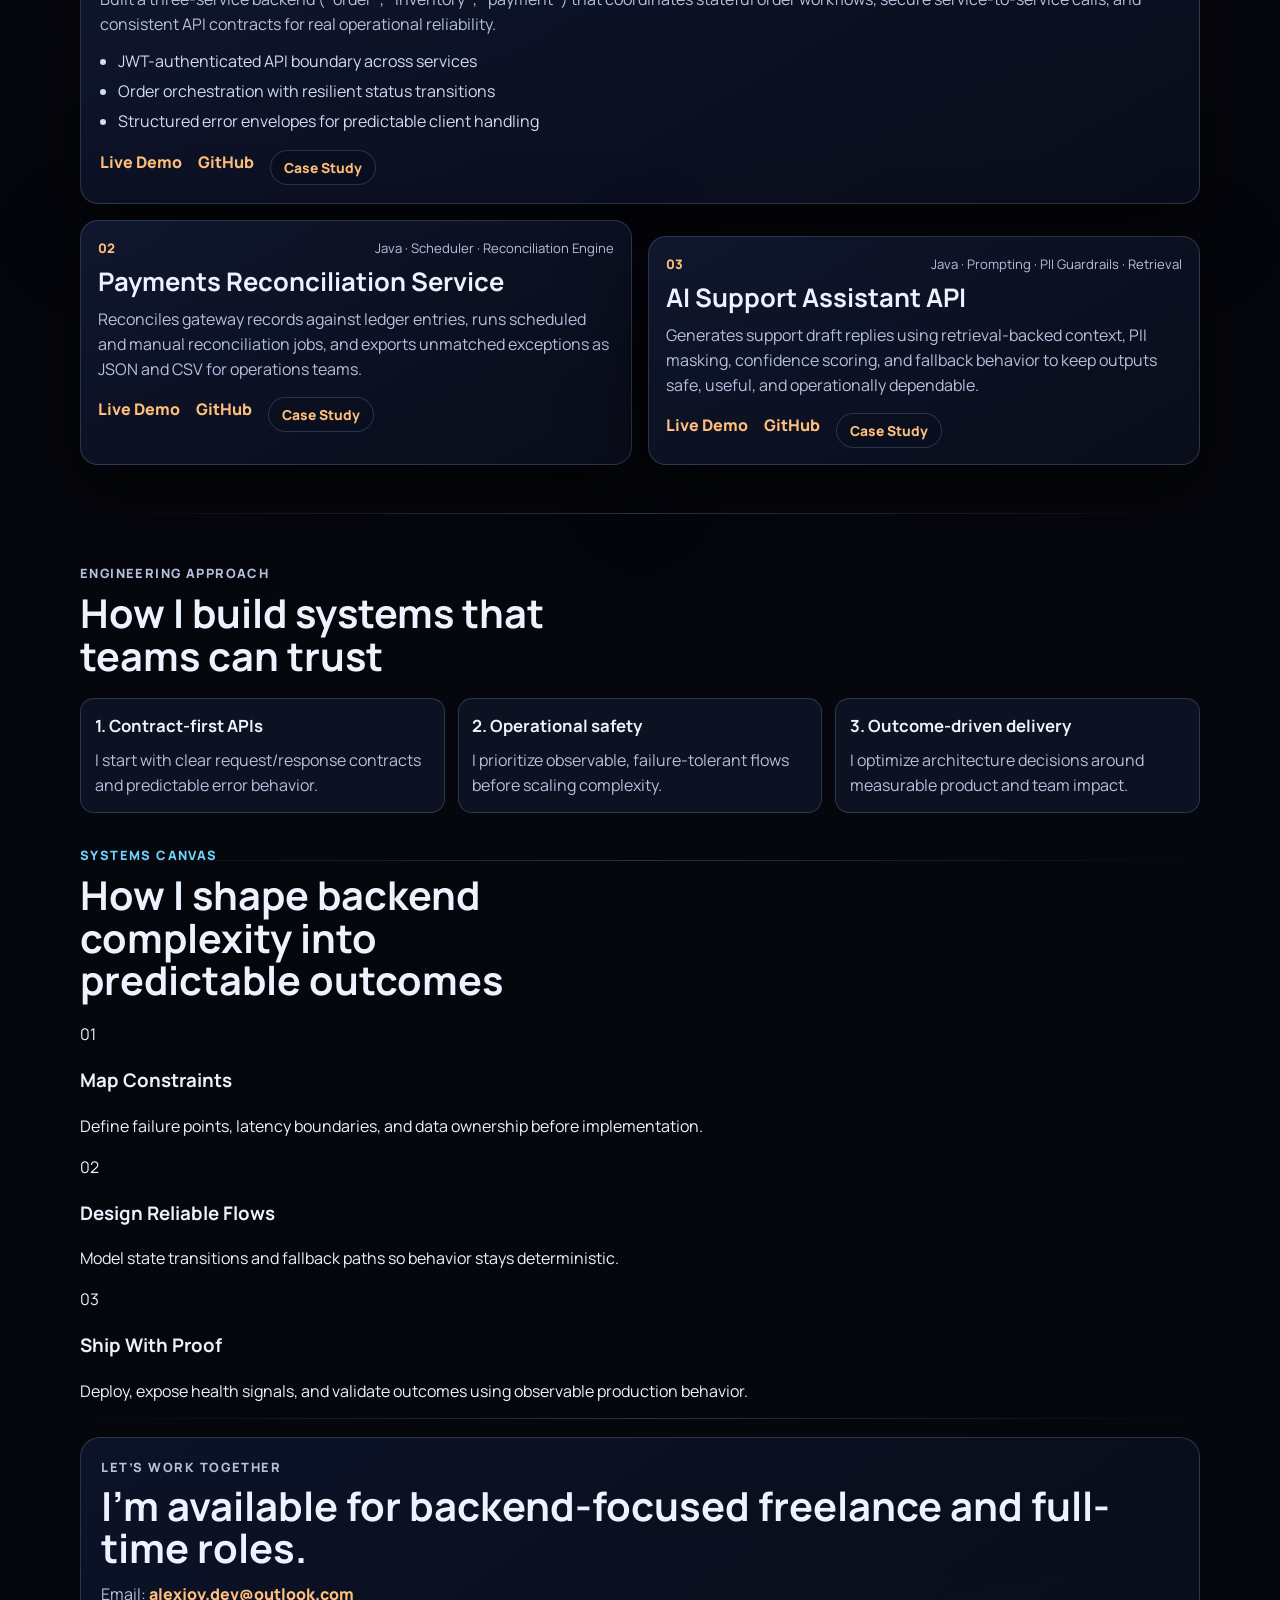
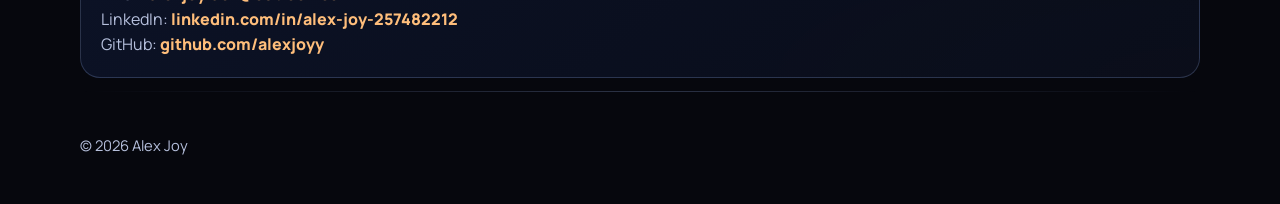
==== commit f04258bb: "feat: add Open Graph metadata and portfolio social thumbnail" ====
--- a/index.html
+++ b/index.html
@@ -8,6 +8,23 @@
       name="description"
       content="Alex Joy builds reliable backend systems with Java and Spring Boot: distributed APIs, payment reconciliation, and AI-assisted service workflows."
     />
+    <meta property="og:type" content="website" />
+    <meta property="og:title" content="Alex Joy | Backend Systems Portfolio" />
+    <meta
+      property="og:description"
+      content="Java + Spring Boot backend engineer. Live APIs, payment systems, and production-style architecture case studies."
+    />
+    <meta property="og:url" content="https://alexjoyy.github.io/portfolio-site/" />
+    <meta property="og:image" content="https://alexjoyy.github.io/portfolio-site/og-cover.svg" />
+    <meta property="og:image:width" content="1200" />
+    <meta property="og:image:height" content="630" />
+    <meta name="twitter:card" content="summary_large_image" />
+    <meta name="twitter:title" content="Alex Joy | Backend Systems Portfolio" />
+    <meta
+      name="twitter:description"
+      content="Java + Spring Boot backend engineer. Live APIs, payment systems, and production-style architecture case studies."
+    />
+    <meta name="twitter:image" content="https://alexjoyy.github.io/portfolio-site/og-cover.svg" />
     <link rel="preconnect" href="https://fonts.googleapis.com" />
     <link rel="preconnect" href="https://fonts.gstatic.com" crossorigin />
     <link
@@ -17,8 +34,10 @@
     <link rel="stylesheet" href="styles.css" />
   </head>
   <body>
+    <div class="scroll-progress" aria-hidden="true"><span></span></div>
     <div class="cursor cursor-dot" aria-hidden="true"></div>
     <div class="cursor cursor-ring" aria-hidden="true"></div>
+    <div class="noise-layer" aria-hidden="true"></div>
 
     <div class="atmosphere" aria-hidden="true">
       <div class="mist mist-a"></div>
@@ -41,20 +60,45 @@
 
     <main id="home" class="layout">
       <section class="hero reveal section-shell">
-        <p class="hero-kicker">JAVA + SPRING BOOT BACKEND ENGINEER</p>
-        <h1>
-          I build backend systems
-          <span>that are calm in production,</span>
-          <em>even under stress.</em>
-        </h1>
-        <p class="hero-sub">
-          I’m Alex Joy. I focus on resilient APIs, transaction-heavy workflows,
-          and practical AI integrations that help teams move faster without
-          sacrificing reliability.
-        </p>
-        <div class="hero-actions">
-          <a class="btn btn-primary magnetic" href="#projects">Explore Work</a>
-          <a class="btn btn-secondary magnetic" href="#contact">Hire Me</a>
+        <div class="hero-grid">
+          <div class="hero-copy">
+            <p class="hero-kicker">JAVA + SPRING BOOT BACKEND ENGINEER</p>
+            <h1>
+              I design backend systems
+              <span>with clarity in chaos,</span>
+              <em>and control at scale.</em>
+            </h1>
+            <p class="hero-sub">
+              I’m Alex Joy. I architect resilient APIs, transaction-heavy
+              workflows, and practical AI integrations that help teams ship with
+              confidence under real production pressure.
+            </p>
+            <div class="hero-actions">
+              <a class="btn btn-primary magnetic" href="#projects">Explore Work</a>
+              <a class="btn btn-secondary magnetic" href="#contact">Hire Me</a>
+            </div>
+          </div>
+          <aside class="hero-orbit tilt-card reveal" data-delay="90" aria-label="Backend architecture visual">
+            <p class="orbit-kicker">SYSTEM SNAPSHOT</p>
+            <div class="orbit-core">
+              <span>ORCHESTRATION</span>
+            </div>
+            <div class="orbit-ring orbit-ring-a"></div>
+            <div class="orbit-ring orbit-ring-b"></div>
+            <div class="orbit-points">
+              <span>JWT Security</span>
+              <span>State Machines</span>
+              <span>Failure Recovery</span>
+              <span>Observability</span>
+            </div>
+          </aside>
+        </div>
+        <div class="hero-badges reveal" data-delay="120">
+          <span>Java 21</span>
+          <span>Spring Boot 3</span>
+          <span>Microservices</span>
+          <span>PostgreSQL</span>
+          <span>Render Deployments</span>
         </div>
       </section>
 
@@ -74,6 +118,25 @@
         <div>
           <strong>Java</strong>
           <span>Core engineering stack</span>
+        </div>
+      </section>
+
+      <section class="signal-strip reveal" data-delay="80" aria-label="Capabilities ribbon">
+        <div class="signal-track">
+          <span>Distributed API Design</span>
+          <span>JWT Authentication</span>
+          <span>Payments Reconciliation</span>
+          <span>Fault-Tolerant Workflows</span>
+          <span>AI-Augmented Support APIs</span>
+          <span>Dockerized Deployments</span>
+          <span>Production Observability</span>
+          <span aria-hidden="true">Distributed API Design</span>
+          <span aria-hidden="true">JWT Authentication</span>
+          <span aria-hidden="true">Payments Reconciliation</span>
+          <span aria-hidden="true">Fault-Tolerant Workflows</span>
+          <span aria-hidden="true">AI-Augmented Support APIs</span>
+          <span aria-hidden="true">Dockerized Deployments</span>
+          <span aria-hidden="true">Production Observability</span>
         </div>
       </section>
 
@@ -198,6 +261,30 @@
         </div>
       </section>
 
+      <section class="systems reveal section-shell" aria-label="System thinking process">
+        <div class="section-intro">
+          <p>Systems Canvas</p>
+          <h2>How I shape backend complexity into predictable outcomes</h2>
+        </div>
+        <div class="systems-grid">
+          <article class="systems-card">
+            <span>01</span>
+            <h3>Map Constraints</h3>
+            <p>Define failure points, latency boundaries, and data ownership before implementation.</p>
+          </article>
+          <article class="systems-card">
+            <span>02</span>
+            <h3>Design Reliable Flows</h3>
+            <p>Model state transitions and fallback paths so behavior stays deterministic.</p>
+          </article>
+          <article class="systems-card">
+            <span>03</span>
+            <h3>Ship With Proof</h3>
+            <p>Deploy, expose health signals, and validate outcomes using observable production behavior.</p>
+          </article>
+        </div>
+      </section>
+
       <section id="contact" class="contact reveal section-shell">
         <p class="contact-kicker">Let’s Work Together</p>
         <h2>I’m available for backend-focused freelance and full-time roles.</h2>
--- a/styles.css
+++ b/styles.css
@@ -545,6 +545,38 @@
   gap: 0.6rem;
 }
 
+.arch-diagram {
+  margin-top: 1rem;
+  border: 1px solid var(--panel-border);
+  border-radius: 16px;
+  padding: 0.75rem;
+  background: rgba(10, 15, 30, 0.72);
+}
+
+.arch-diagram svg {
+  width: 100%;
+  height: auto;
+  display: block;
+}
+
+.arch-label {
+  fill: #dfe8ff;
+  font-family: "Manrope", sans-serif;
+  font-size: 13px;
+  font-weight: 700;
+}
+
+.arch-note {
+  fill: #afbddf;
+  font-family: "Manrope", sans-serif;
+  font-size: 11px;
+}
+
+.arch-flow {
+  stroke-dasharray: 8 10;
+  animation: flowLine 1.9s linear infinite;
+}
+
 .approach-grid {
   display: grid;
   grid-template-columns: repeat(3, minmax(0, 1fr));
@@ -750,6 +782,11 @@
   100% { transform: translate3d(-8%, -7%, 0) scale(1.07); }
 }
 
+@keyframes flowLine {
+  from { stroke-dashoffset: 0; }
+  to { stroke-dashoffset: -36; }
+}
+
 @media (max-width: 980px) {
   .project-pair,
   .approach-grid,
@@ -813,6 +850,11 @@
   .magnetic {
     transform: none !important;
   }
+
+  .arch-flow {
+    animation: none;
+    stroke-dasharray: none;
+  }
 }
 
 @media (hover: none), (pointer: coarse) {
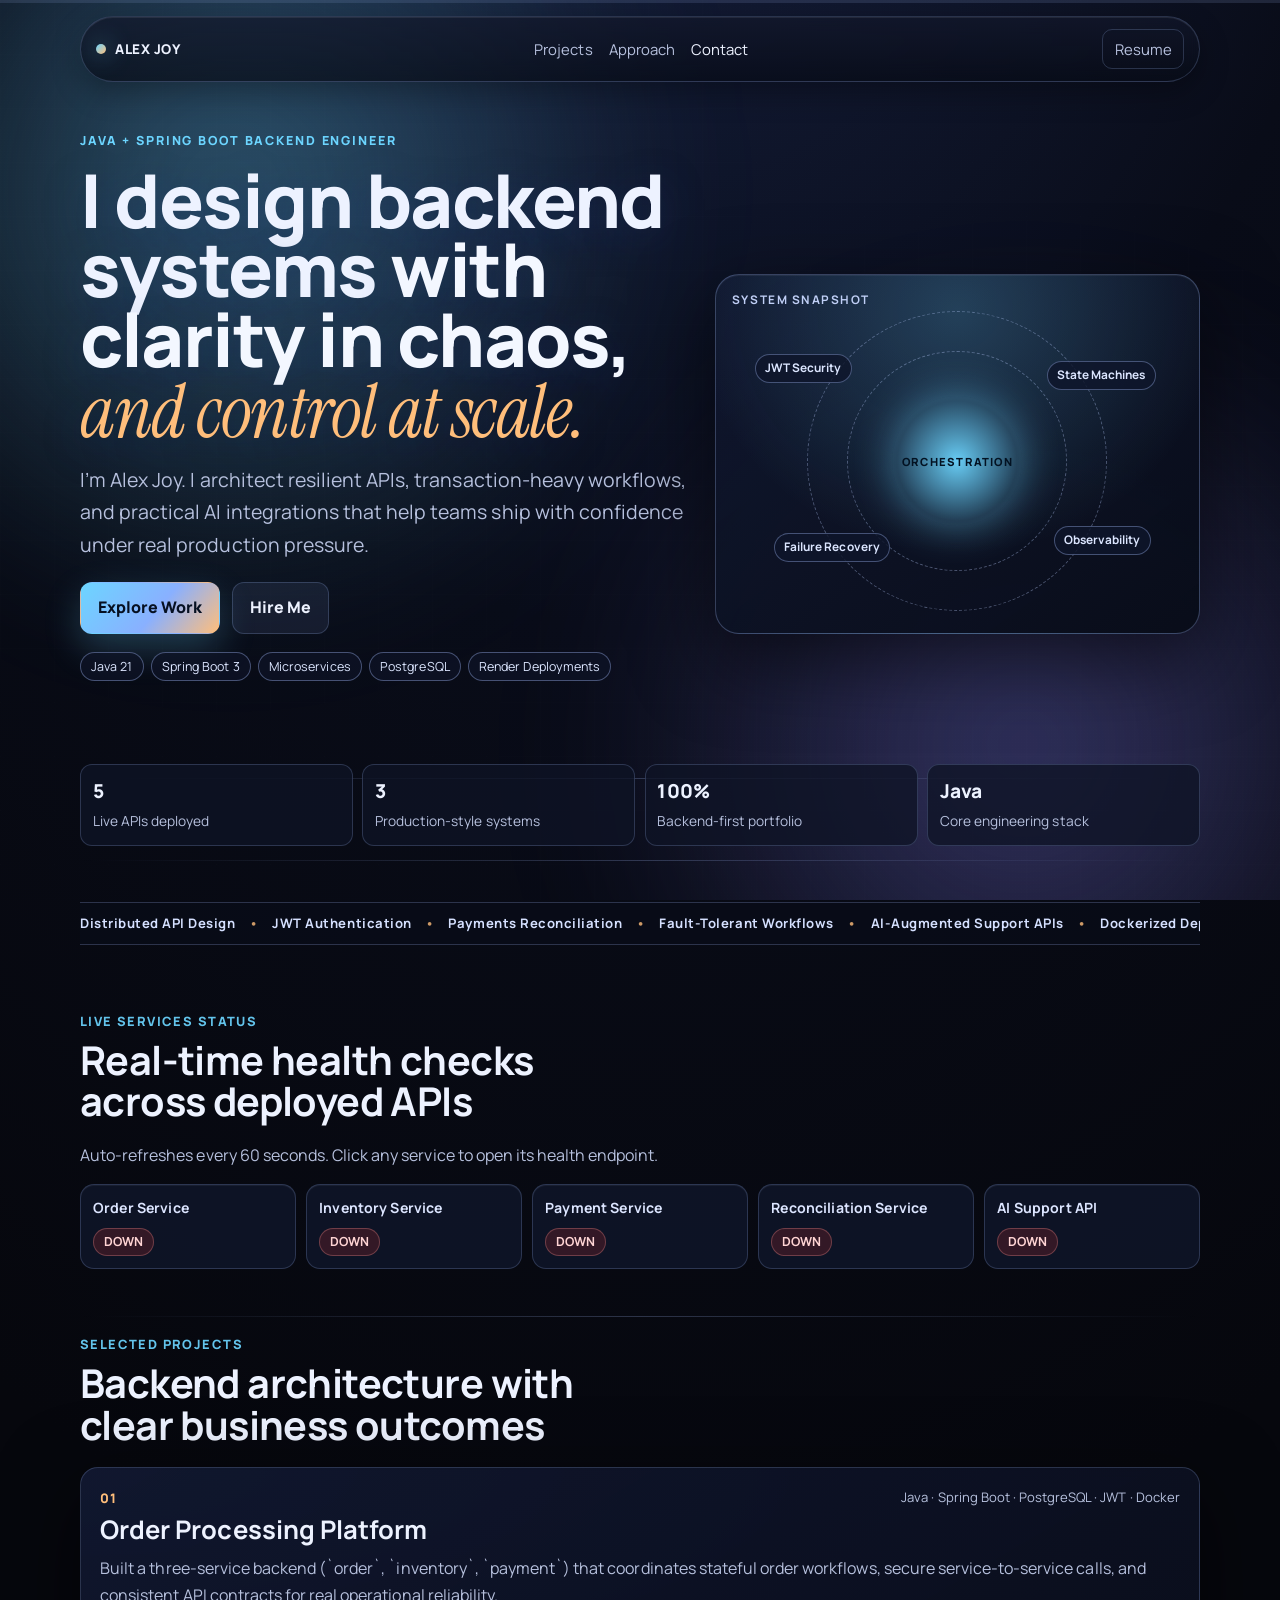
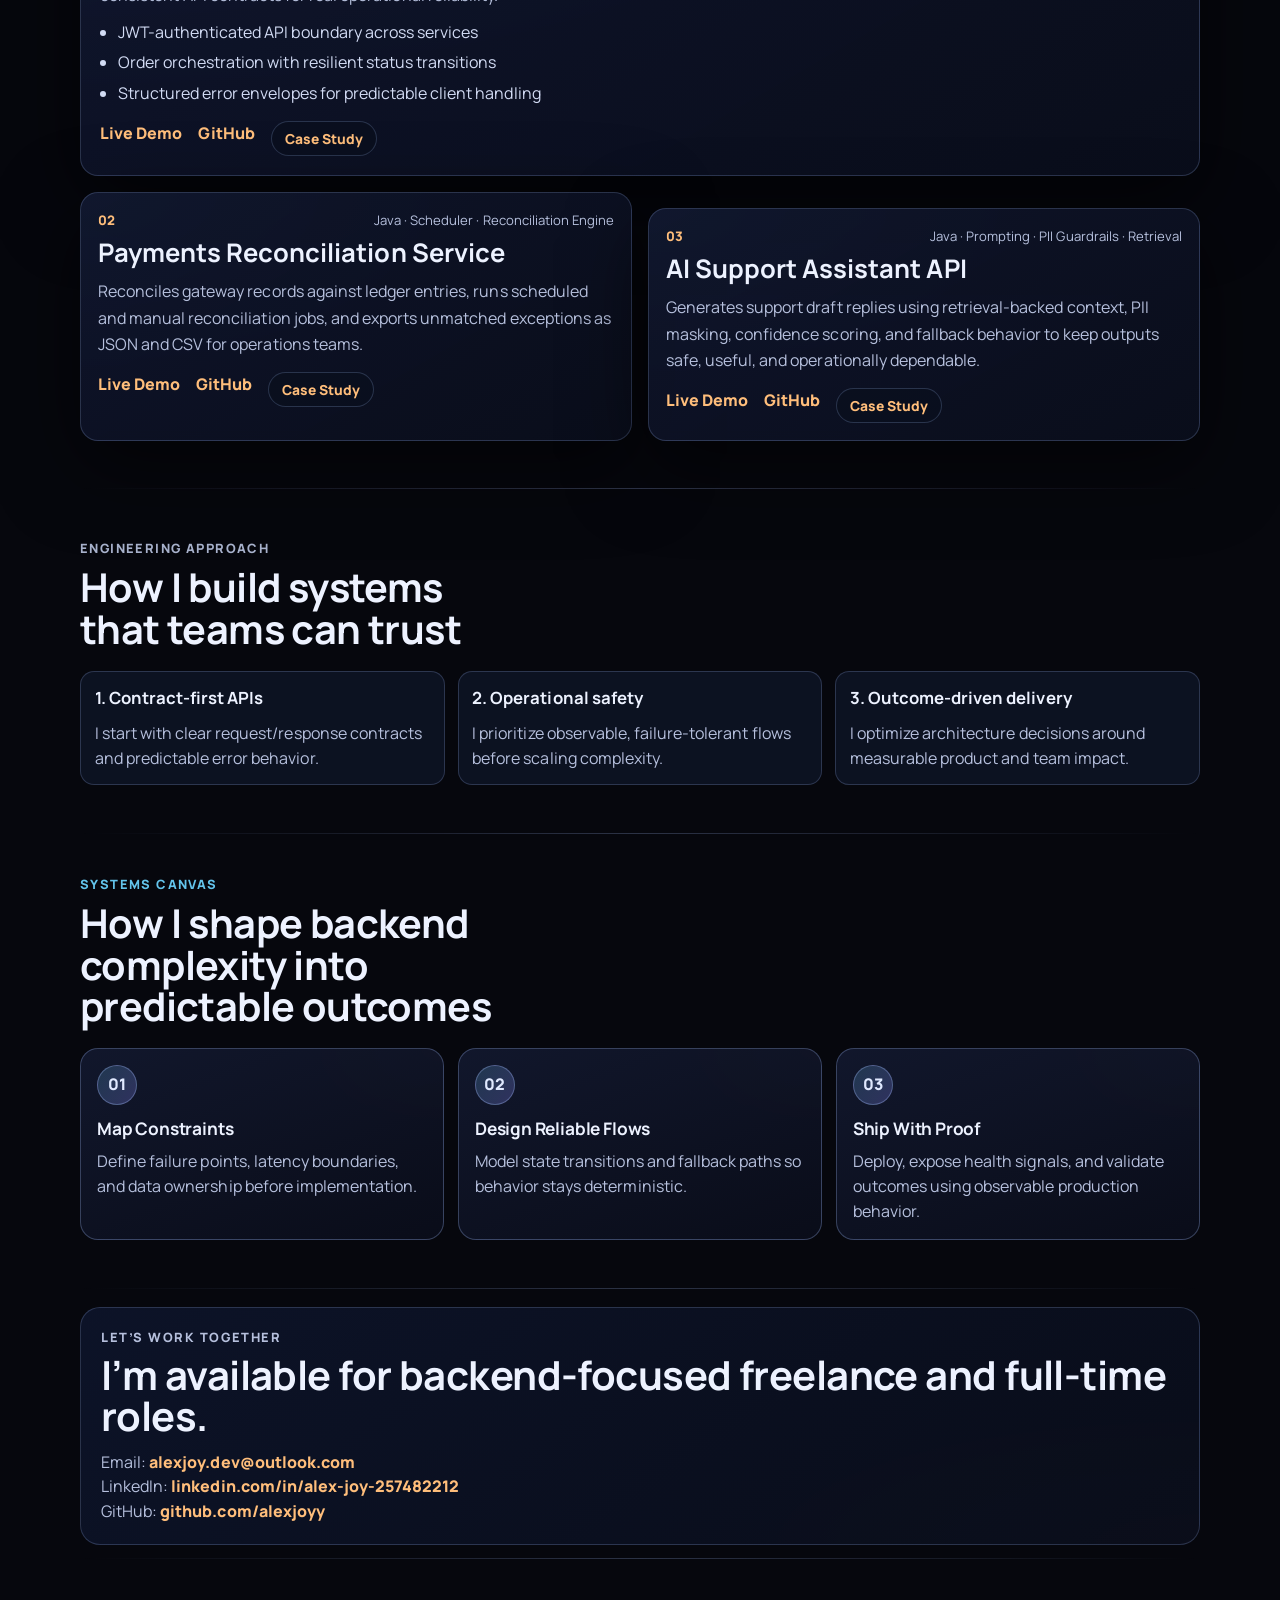
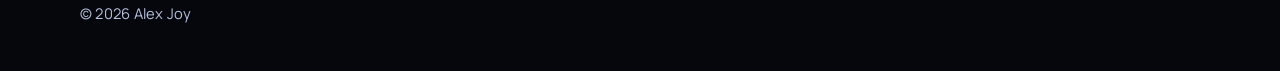
==== commit 7870a5b2: "fix: use 1200x630 png social preview for linkedin thumbnail" ====
--- a/index.html
+++ b/index.html
@@ -15,7 +15,7 @@
       content="Java + Spring Boot backend engineer. Live APIs, payment systems, and production-style architecture case studies."
     />
     <meta property="og:url" content="https://alexjoyy.github.io/portfolio-site/" />
-    <meta property="og:image" content="https://alexjoyy.github.io/portfolio-site/og-cover.svg" />
+    <meta property="og:image" content="https://alexjoyy.github.io/portfolio-site/og-cover.png" />
     <meta property="og:image:width" content="1200" />
     <meta property="og:image:height" content="630" />
     <meta name="twitter:card" content="summary_large_image" />
@@ -24,7 +24,7 @@
       name="twitter:description"
       content="Java + Spring Boot backend engineer. Live APIs, payment systems, and production-style architecture case studies."
     />
-    <meta name="twitter:image" content="https://alexjoyy.github.io/portfolio-site/og-cover.svg" />
+    <meta name="twitter:image" content="https://alexjoyy.github.io/portfolio-site/og-cover.png" />
     <link rel="preconnect" href="https://fonts.googleapis.com" />
     <link rel="preconnect" href="https://fonts.gstatic.com" crossorigin />
     <link
--- a/styles.css
+++ b/styles.css
@@ -13,6 +13,9 @@
   --space-2: clamp(1rem, 1.6vw, 1.5rem);
   --space-3: clamp(1.4rem, 2.6vw, 2.5rem);
   --space-4: clamp(2rem, 4.4vw, 4rem);
+  --easing: cubic-bezier(0.2, 0.65, 0.15, 1);
+  --text-strong: #f3f7ff;
+  --heading-tracking: -0.02em;
 }
 
 * {
@@ -27,12 +30,46 @@
 
 body {
   min-height: 100vh;
-  background: radial-gradient(circle at 50% -20%, #141b35, var(--bg) 60%);
+  background:
+    radial-gradient(110% 70% at 50% -20%, #1a264c, #090c18 56%, #06070d 100%),
+    linear-gradient(180deg, #090d1b 0%, #06070d 100%);
   color: var(--text);
   font-family: "Manrope", sans-serif;
   line-height: 1.56;
+  letter-spacing: 0.002em;
   overflow-x: hidden;
-  cursor: none;
+  cursor: auto;
+  text-rendering: optimizeLegibility;
+  -webkit-font-smoothing: antialiased;
+}
+
+.scroll-progress {
+  position: fixed;
+  left: 0;
+  top: 0;
+  width: 100%;
+  height: 3px;
+  z-index: 130;
+  background: rgba(136, 153, 202, 0.18);
+}
+
+.scroll-progress span {
+  display: block;
+  height: 100%;
+  width: 0%;
+  background: linear-gradient(90deg, var(--cyan), #8ea8ff, var(--amber));
+  box-shadow: 0 0 20px rgba(108, 213, 255, 0.45);
+}
+
+.noise-layer {
+  position: fixed;
+  inset: 0;
+  z-index: 1;
+  pointer-events: none;
+  opacity: 0.13;
+  background-image: radial-gradient(rgba(255, 255, 255, 0.1) 0.7px, transparent 0.7px);
+  background-size: 3px 3px;
+  mix-blend-mode: soft-light;
 }
 
 .atmosphere {
@@ -85,8 +122,12 @@
   padding: 0.78rem 0.92rem;
   border: 1px solid var(--panel-border);
   border-radius: 999px;
-  background: rgba(8, 11, 22, 0.72);
+  background:
+    linear-gradient(180deg, rgba(18, 23, 42, 0.74), rgba(7, 11, 22, 0.7));
   backdrop-filter: blur(10px);
+  box-shadow:
+    inset 0 1px 0 rgba(255, 255, 255, 0.08),
+    0 10px 30px rgba(0, 0, 0, 0.3);
   display: flex;
   align-items: center;
   justify-content: space-between;
@@ -122,6 +163,7 @@
   text-decoration: none;
   color: var(--muted);
   font-size: 0.93rem;
+  transition: color 180ms ease, opacity 180ms ease;
 }
 
 .frame-resume {
@@ -163,6 +205,17 @@
   padding: var(--space-3) 0 var(--space-3);
 }
 
+.hero-grid {
+  display: grid;
+  grid-template-columns: 1.12fr 0.88fr;
+  gap: 1.1rem;
+  align-items: end;
+}
+
+.hero-copy {
+  max-width: 720px;
+}
+
 .hero-kicker {
   margin: 0;
   font-size: 0.78rem;
@@ -178,10 +231,12 @@
   font-weight: 800;
   max-width: 14.5ch;
   text-wrap: balance;
+  letter-spacing: var(--heading-tracking);
+  text-shadow: 0 10px 40px rgba(34, 56, 122, 0.35);
 }
 
 .hero h1 span {
-  color: #dfe6ff;
+  color: var(--text-strong);
 }
 
 .hero h1 em {
@@ -197,6 +252,7 @@
   margin: 0;
   font-size: clamp(1.02rem, 2.1vw, 1.22rem);
   text-wrap: pretty;
+  line-height: 1.68;
 }
 
 .hero-actions {
@@ -205,6 +261,107 @@
   flex-wrap: wrap;
   gap: 0.72rem;
 }
+
+.hero-badges {
+  margin-top: 1.1rem;
+  display: flex;
+  gap: 0.45rem;
+  flex-wrap: wrap;
+}
+
+.hero-badges span {
+  border: 1px solid rgba(157, 181, 241, 0.4);
+  border-radius: 999px;
+  padding: 0.24rem 0.64rem;
+  font-size: 0.78rem;
+  color: #dce6ff;
+  background: rgba(14, 19, 39, 0.74);
+}
+
+.hero-orbit {
+  position: relative;
+  min-height: 360px;
+  border: 1px solid rgba(157, 181, 241, 0.3);
+  border-radius: 24px;
+  background:
+    radial-gradient(80% 100% at 50% 10%, rgba(108, 213, 255, 0.23), transparent 68%),
+    linear-gradient(145deg, rgba(17, 24, 48, 0.94), rgba(8, 12, 24, 0.97));
+  box-shadow: inset 0 1px 0 rgba(255, 255, 255, 0.06), var(--shadow);
+  overflow: hidden;
+  padding: 1rem;
+}
+
+.orbit-kicker {
+  margin: 0;
+  font-size: 0.74rem;
+  letter-spacing: 0.13em;
+  color: #c0cff6;
+  font-weight: 700;
+}
+
+.orbit-core {
+  position: absolute;
+  left: 50%;
+  top: 52%;
+  transform: translate(-50%, -50%);
+  width: 130px;
+  height: 130px;
+  border-radius: 50%;
+  background: radial-gradient(circle, rgba(108, 213, 255, 0.95), rgba(108, 213, 255, 0.2) 65%);
+  display: grid;
+  place-items: center;
+  box-shadow: 0 0 40px rgba(108, 213, 255, 0.45);
+}
+
+.orbit-core span {
+  font-size: 0.7rem;
+  letter-spacing: 0.11em;
+  font-weight: 800;
+  color: #031222;
+}
+
+.orbit-ring {
+  position: absolute;
+  border-radius: 50%;
+  border: 1px dashed rgba(186, 204, 252, 0.36);
+}
+
+.orbit-ring-a {
+  width: 220px;
+  height: 220px;
+  left: calc(50% - 110px);
+  top: calc(52% - 110px);
+  animation: spinRing 16s linear infinite;
+}
+
+.orbit-ring-b {
+  width: 300px;
+  height: 300px;
+  left: calc(50% - 150px);
+  top: calc(52% - 150px);
+  animation: spinRing 26s linear infinite reverse;
+}
+
+.orbit-points {
+  position: absolute;
+  inset: 0;
+}
+
+.orbit-points span {
+  position: absolute;
+  border: 1px solid rgba(157, 181, 241, 0.38);
+  background: rgba(15, 22, 43, 0.84);
+  border-radius: 999px;
+  padding: 0.25rem 0.58rem;
+  color: #dce6ff;
+  font-size: 0.74rem;
+  font-weight: 700;
+}
+
+.orbit-points span:nth-child(1) { left: 8%; top: 22%; }
+.orbit-points span:nth-child(2) { right: 9%; top: 24%; }
+.orbit-points span:nth-child(3) { left: 12%; bottom: 20%; }
+.orbit-points span:nth-child(4) { right: 10%; bottom: 22%; }
 
 .btn {
   text-decoration: none;
@@ -213,12 +370,14 @@
   font-weight: 800;
   border: 1px solid transparent;
   transition: transform 220ms ease, box-shadow 220ms ease, border-color 220ms ease;
+  position: relative;
+  overflow: hidden;
 }
 
 .btn-primary {
   color: #061022;
   background: linear-gradient(130deg, var(--cyan), #89b0ff 55%, var(--amber));
-  box-shadow: 0 12px 30px rgba(109, 212, 255, 0.2);
+  box-shadow: 0 14px 36px rgba(109, 212, 255, 0.24);
 }
 
 .btn-secondary {
@@ -229,6 +388,19 @@
 
 .btn:hover {
   transform: translateY(-2px);
+}
+
+.btn::after {
+  content: "";
+  position: absolute;
+  inset: 0;
+  background: linear-gradient(100deg, transparent 20%, rgba(255, 255, 255, 0.25) 48%, transparent 70%);
+  transform: translateX(-130%);
+  transition: transform 460ms ease;
+}
+
+.btn:hover::after {
+  transform: translateX(130%);
 }
 
 .status-bar {
@@ -245,6 +417,38 @@
   background: var(--panel);
 }
 
+.signal-strip {
+  margin: 0.3rem 0 var(--space-3);
+  border: 1px solid rgba(157, 181, 241, 0.24);
+  border-left: none;
+  border-right: none;
+  overflow: hidden;
+  background: rgba(9, 13, 25, 0.75);
+}
+
+.signal-track {
+  width: max-content;
+  display: flex;
+  align-items: center;
+  gap: 0.85rem;
+  padding: 0.65rem 0;
+  animation: marquee 28s linear infinite;
+}
+
+.signal-track span {
+  font-size: 0.82rem;
+  font-weight: 700;
+  color: #d5e0ff;
+  white-space: nowrap;
+  letter-spacing: 0.04em;
+}
+
+.signal-track span::after {
+  content: "•";
+  margin-left: 0.85rem;
+  color: rgba(255, 190, 123, 0.8);
+}
+
 .status-bar strong {
   display: block;
   font-size: 1.2rem;
@@ -264,13 +468,16 @@
   letter-spacing: 0.11em;
   text-transform: uppercase;
   font-weight: 800;
+  opacity: 0.92;
 }
 
 .section-intro h2 {
   margin: 0.5rem 0 1.25rem;
   max-width: 20ch;
   font-size: clamp(1.5rem, 3.1vw, 2.7rem);
-  line-height: 1.08;
+  line-height: 1.05;
+  letter-spacing: -0.015em;
+  text-wrap: balance;
 }
 
 .projects {
@@ -288,6 +495,7 @@
   padding: 1.05rem;
   overflow: hidden;
   backdrop-filter: blur(6px);
+  transition: border-color 260ms var(--easing), box-shadow 260ms var(--easing), transform 260ms var(--easing);
 }
 
 .project::before {
@@ -309,6 +517,10 @@
   opacity: 0.9;
 }
 
+.project:hover {
+  box-shadow: 0 30px 80px rgba(0, 0, 0, 0.62);
+}
+
 .project + .project {
   margin-top: 1rem;
 }
@@ -350,6 +562,7 @@
 .project p {
   margin: 0.65rem 0 0;
   color: var(--muted);
+  line-height: 1.64;
 }
 
 .project ul {
@@ -374,6 +587,26 @@
   color: var(--amber);
   text-decoration: none;
   font-weight: 800;
+  position: relative;
+}
+
+.project-links a::after,
+.contact a::after {
+  content: "";
+  position: absolute;
+  left: 0;
+  bottom: -2px;
+  width: 100%;
+  height: 1px;
+  transform: scaleX(0);
+  transform-origin: left;
+  background: currentColor;
+  transition: transform 220ms ease;
+}
+
+.project-links a:hover::after,
+.contact a:hover::after {
+  transform: scaleX(1);
 }
 
 .detail-btn {
@@ -403,6 +636,51 @@
   padding: var(--space-4) 0 var(--space-3);
 }
 
+.systems {
+  padding: var(--space-4) 0 var(--space-3);
+}
+
+.systems-grid {
+  display: grid;
+  grid-template-columns: repeat(3, minmax(0, 1fr));
+  gap: 0.85rem;
+}
+
+.systems-card {
+  position: relative;
+  border: 1px solid rgba(157, 181, 241, 0.3);
+  border-radius: 18px;
+  background:
+    linear-gradient(160deg, rgba(18, 24, 46, 0.95), rgba(10, 13, 26, 0.96)),
+    radial-gradient(80% 90% at 100% 0%, rgba(255, 190, 123, 0.14), transparent 60%);
+  padding: 1rem;
+  overflow: hidden;
+}
+
+.systems-card span {
+  display: inline-flex;
+  align-items: center;
+  justify-content: center;
+  width: 40px;
+  height: 40px;
+  border-radius: 50%;
+  background: linear-gradient(130deg, rgba(108, 213, 255, 0.18), rgba(141, 136, 255, 0.26));
+  border: 1px solid rgba(157, 181, 241, 0.36);
+  font-weight: 800;
+  color: #e0e9ff;
+}
+
+.systems-card h3 {
+  margin: 0.7rem 0 0.35rem;
+  font-size: 1.08rem;
+  letter-spacing: -0.01em;
+}
+
+.systems-card p {
+  margin: 0;
+  color: var(--muted);
+}
+
 .live-status {
   padding: var(--space-3) 0 var(--space-3);
 }
@@ -429,6 +707,7 @@
   display: grid;
   gap: 0.55rem;
   transition: border-color 200ms ease, transform 200ms ease, background 200ms ease;
+  box-shadow: inset 0 1px 0 rgba(255, 255, 255, 0.05);
 }
 
 .health-card:hover {
@@ -441,6 +720,7 @@
   font-size: 0.88rem;
   color: #dce5ff;
   font-weight: 700;
+  letter-spacing: 0.01em;
 }
 
 .health-pill {
@@ -622,7 +902,8 @@
 .contact h2 {
   margin: 0.45rem 0 0.8rem;
   font-size: clamp(1.45rem, 3.2vw, 2.5rem);
-  line-height: 1.05;
+  line-height: 1.02;
+  letter-spacing: -0.014em;
 }
 
 .contact p {
@@ -634,6 +915,7 @@
   padding: 0 0 2rem;
   color: var(--muted);
   font-size: 0.92rem;
+  letter-spacing: 0.015em;
 }
 
 .cursor {
@@ -644,35 +926,39 @@
   pointer-events: none;
   opacity: 0;
   transition: opacity 180ms ease;
+  display: none !important;
 }
 
 .cursor-dot {
-  width: 10px;
-  height: 10px;
-  margin-left: -5px;
-  margin-top: -5px;
+  width: 6px;
+  height: 6px;
+  margin-left: -3px;
+  margin-top: -3px;
   border-radius: 50%;
-  background: linear-gradient(135deg, var(--cyan), var(--amber));
-  box-shadow: 0 0 20px rgba(108, 213, 255, 0.6);
+  background: rgba(245, 248, 255, 0.95);
 }
 
 .cursor-ring {
+  width: 24px;
+  height: 24px;
+  margin-left: -12px;
+  margin-top: -12px;
+  border-radius: 50%;
+  border: 1px solid rgba(245, 248, 255, 0.45);
+  background: transparent;
+  transition:
+    width 180ms ease,
+    height 180ms ease,
+    margin 180ms ease,
+    border-color 180ms ease;
+}
+
+.cursor-ring.is-active {
   width: 34px;
   height: 34px;
   margin-left: -17px;
   margin-top: -17px;
-  border-radius: 50%;
-  border: 1px solid rgba(237, 242, 255, 0.42);
-  mix-blend-mode: screen;
-  transition: width 180ms ease, height 180ms ease, margin 180ms ease, border-color 180ms ease;
-}
-
-.cursor-ring.is-active {
-  width: 54px;
-  height: 54px;
-  margin-left: -27px;
-  margin-top: -27px;
-  border-color: rgba(108, 213, 255, 0.62);
+  border-color: rgba(245, 248, 255, 0.75);
 }
 
 .magnetic {
@@ -751,7 +1037,7 @@
 
 .tilt-card {
   transform-style: preserve-3d;
-  transition: transform 250ms ease, border-color 250ms ease;
+  transition: transform 250ms ease, border-color 250ms ease, box-shadow 250ms ease;
 }
 
 .tilt-card:hover {
@@ -762,8 +1048,8 @@
   opacity: 0;
   transform: translateY(24px) scale(0.985);
   transition:
-    opacity 760ms cubic-bezier(0.2, 0.65, 0.15, 1),
-    transform 760ms cubic-bezier(0.2, 0.65, 0.15, 1);
+    opacity 760ms var(--easing),
+    transform 760ms var(--easing);
   transition-delay: var(--reveal-delay, 0ms);
 }
 
@@ -772,6 +1058,12 @@
   transform: translateY(0) scale(1);
 }
 
+a:focus-visible,
+button:focus-visible {
+  outline: 2px solid rgba(108, 213, 255, 0.8);
+  outline-offset: 2px;
+}
+
 @keyframes driftA {
   0% { transform: translate3d(0, 0, 0) scale(1); }
   100% { transform: translate3d(8%, 7%, 0) scale(1.08); }
@@ -780,6 +1072,16 @@
 @keyframes driftB {
   0% { transform: translate3d(0, 0, 0) scale(1); }
   100% { transform: translate3d(-8%, -7%, 0) scale(1.07); }
+}
+
+@keyframes spinRing {
+  from { transform: rotate(0deg); }
+  to { transform: rotate(360deg); }
+}
+
+@keyframes marquee {
+  from { transform: translateX(0); }
+  to { transform: translateX(-50%); }
 }
 
 @keyframes flowLine {
@@ -792,8 +1094,14 @@
   .approach-grid,
   .status-bar,
   .health-grid,
-  .case-grid {
+  .case-grid,
+  .hero-grid,
+  .systems-grid {
     grid-template-columns: 1fr;
+  }
+
+  .hero-orbit {
+    min-height: 320px;
   }
 }
 
@@ -825,6 +1133,14 @@
     line-height: 0.98;
   }
 
+  .hero-badges span {
+    font-size: 0.74rem;
+  }
+
+  .orbit-points span {
+    font-size: 0.68rem;
+  }
+
   .case-modal {
     width: 94vw;
   }
@@ -833,7 +1149,9 @@
 @media (prefers-reduced-motion: reduce) {
   .mist,
   .reveal,
-  .tilt-card {
+  .tilt-card,
+  .signal-track,
+  .orbit-ring {
     animation: none;
     transition: none;
     transform: none;
@@ -851,6 +1169,14 @@
     transform: none !important;
   }
 
+  .noise-layer {
+    display: none;
+  }
+
+  .scroll-progress {
+    display: none;
+  }
+
   .arch-flow {
     animation: none;
     stroke-dasharray: none;
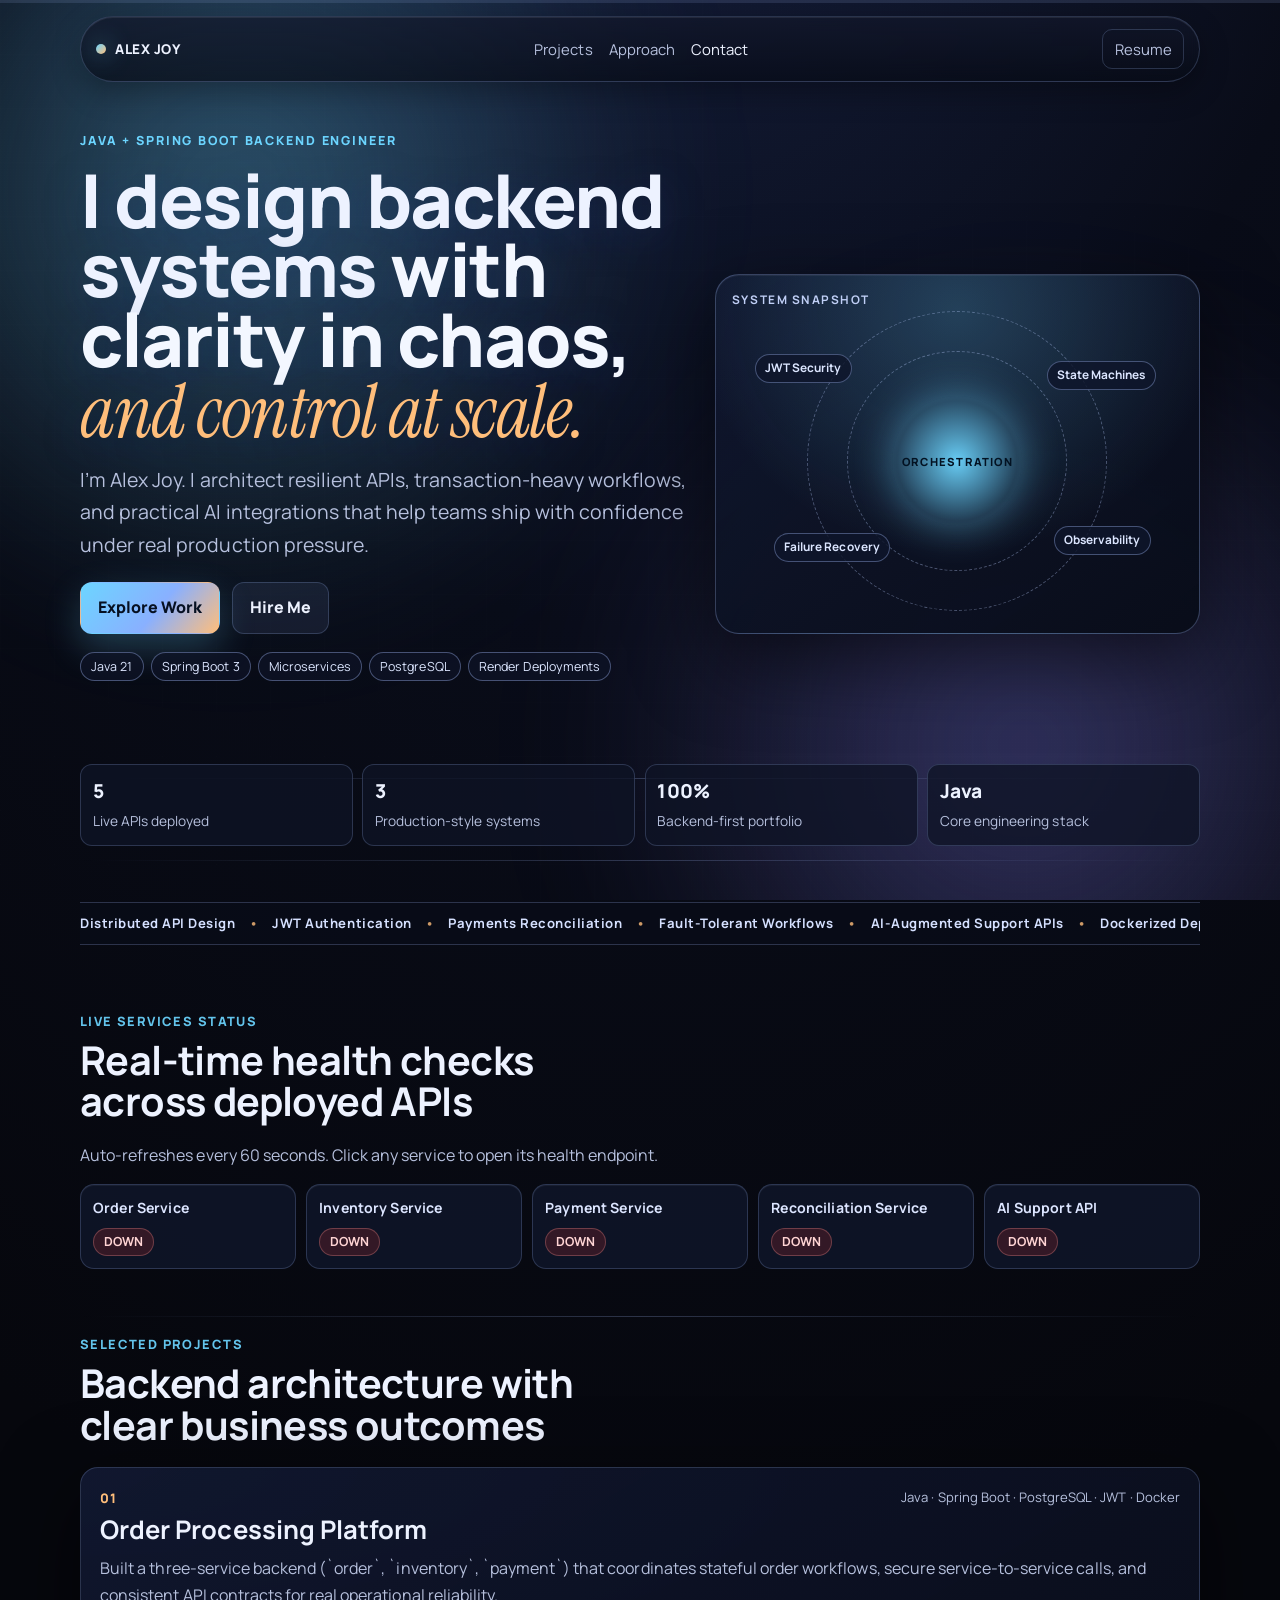
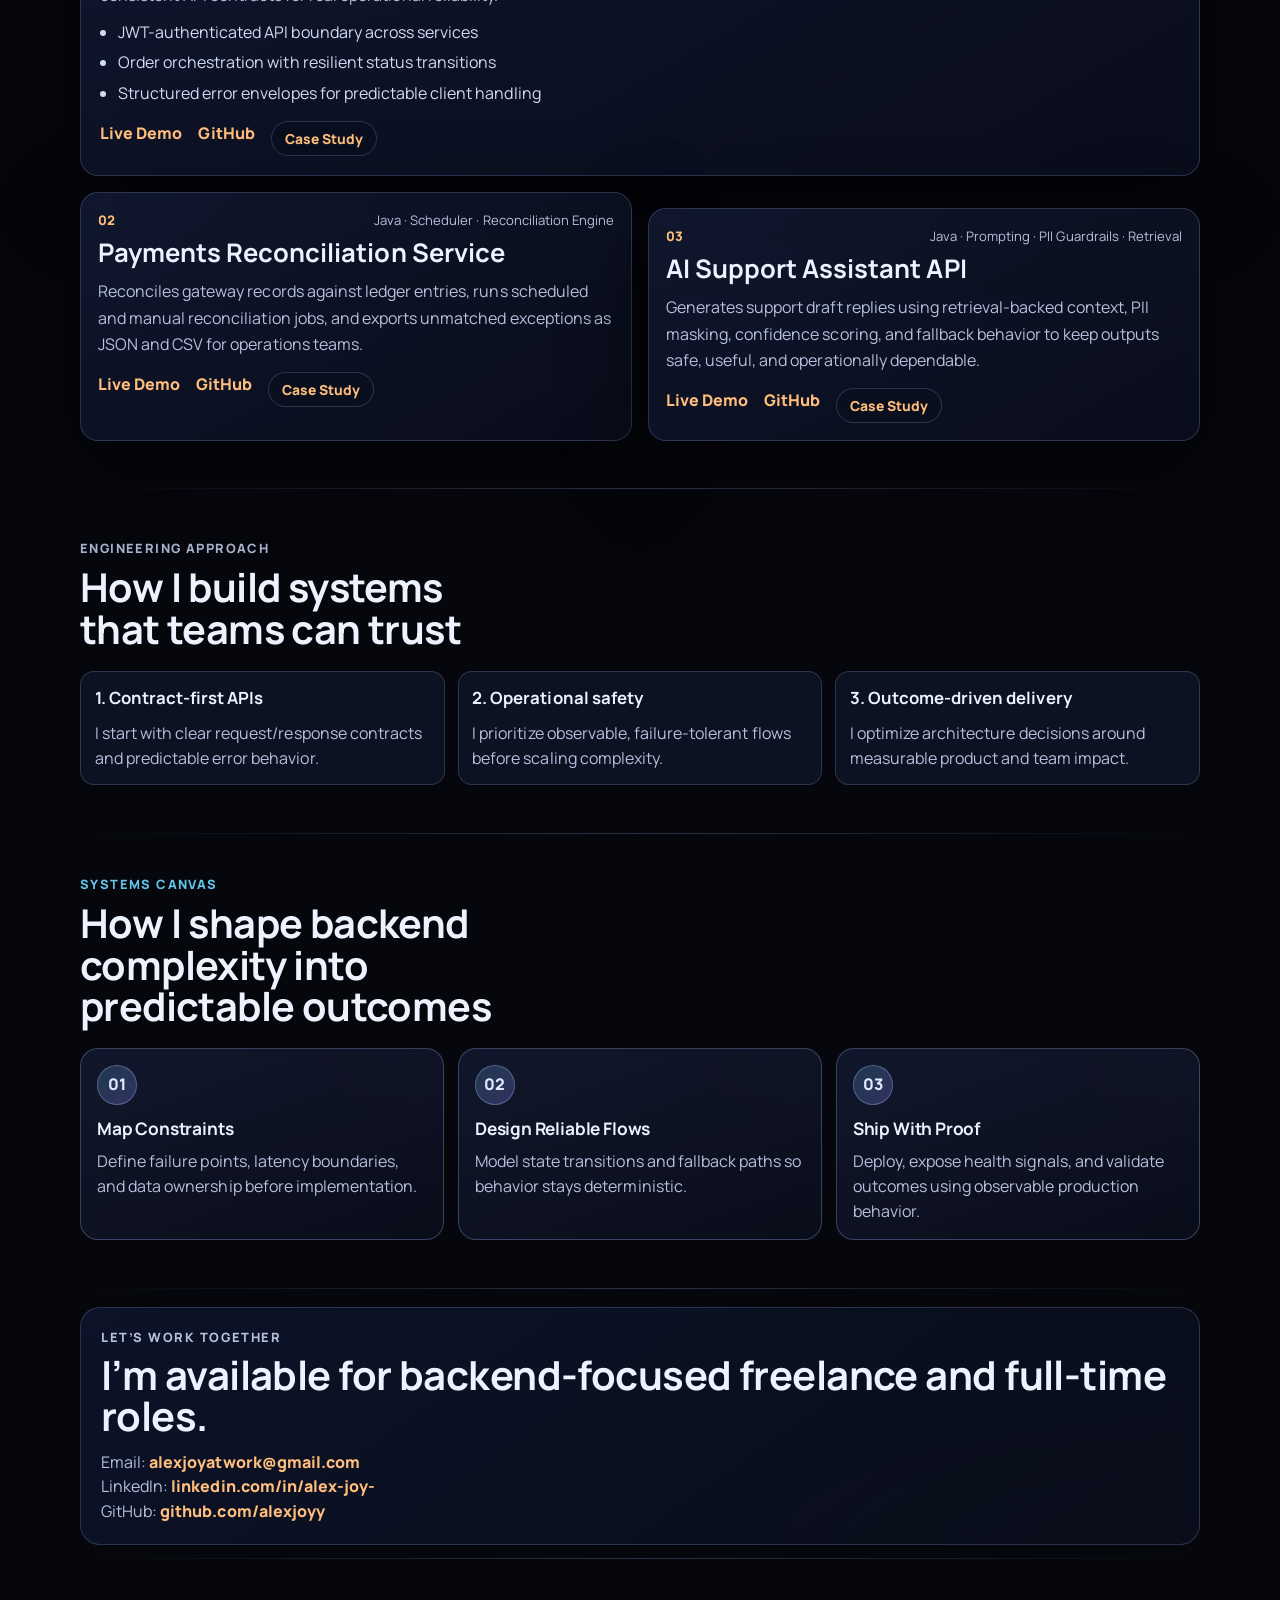
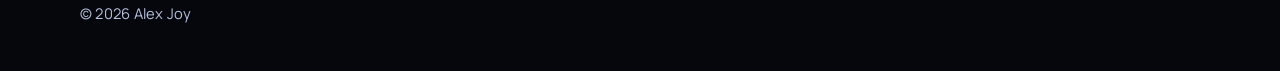
==== commit 59a1567c: "chore: update contact email and linkedin url" ====
--- a/index.html
+++ b/index.html
@@ -15,7 +15,8 @@
       content="Java + Spring Boot backend engineer. Live APIs, payment systems, and production-style architecture case studies."
     />
     <meta property="og:url" content="https://alexjoyy.github.io/portfolio-site/" />
-    <meta property="og:image" content="https://alexjoyy.github.io/portfolio-site/og-cover.png" />
+    <meta property="og:image" content="https://alexjoyy.github.io/portfolio-site/og-cover-v2.png" />
+    <meta property="og:image:secure_url" content="https://alexjoyy.github.io/portfolio-site/og-cover-v2.png" />
     <meta property="og:image:width" content="1200" />
     <meta property="og:image:height" content="630" />
     <meta name="twitter:card" content="summary_large_image" />
@@ -24,7 +25,7 @@
       name="twitter:description"
       content="Java + Spring Boot backend engineer. Live APIs, payment systems, and production-style architecture case studies."
     />
-    <meta name="twitter:image" content="https://alexjoyy.github.io/portfolio-site/og-cover.png" />
+    <meta name="twitter:image" content="https://alexjoyy.github.io/portfolio-site/og-cover-v2.png" />
     <link rel="preconnect" href="https://fonts.googleapis.com" />
     <link rel="preconnect" href="https://fonts.gstatic.com" crossorigin />
     <link
@@ -290,10 +291,10 @@
         <h2>I’m available for backend-focused freelance and full-time roles.</h2>
         <p>
           Email:
-          <a href="mailto:alexjoy.dev@outlook.com">alexjoy.dev@outlook.com</a>
+          <a href="mailto:alexjoyatwork@gmail.com">alexjoyatwork@gmail.com</a>
           <br />
           LinkedIn:
-          <a href="https://www.linkedin.com/in/alex-joy-257482212/" target="_blank" rel="noreferrer">linkedin.com/in/alex-joy-257482212</a>
+          <a href="https://www.linkedin.com/in/alex-joy-/" target="_blank" rel="noreferrer">linkedin.com/in/alex-joy-</a>
           <br />
           GitHub:
           <a href="https://github.com/alexjoyy" target="_blank" rel="noreferrer">github.com/alexjoyy</a>
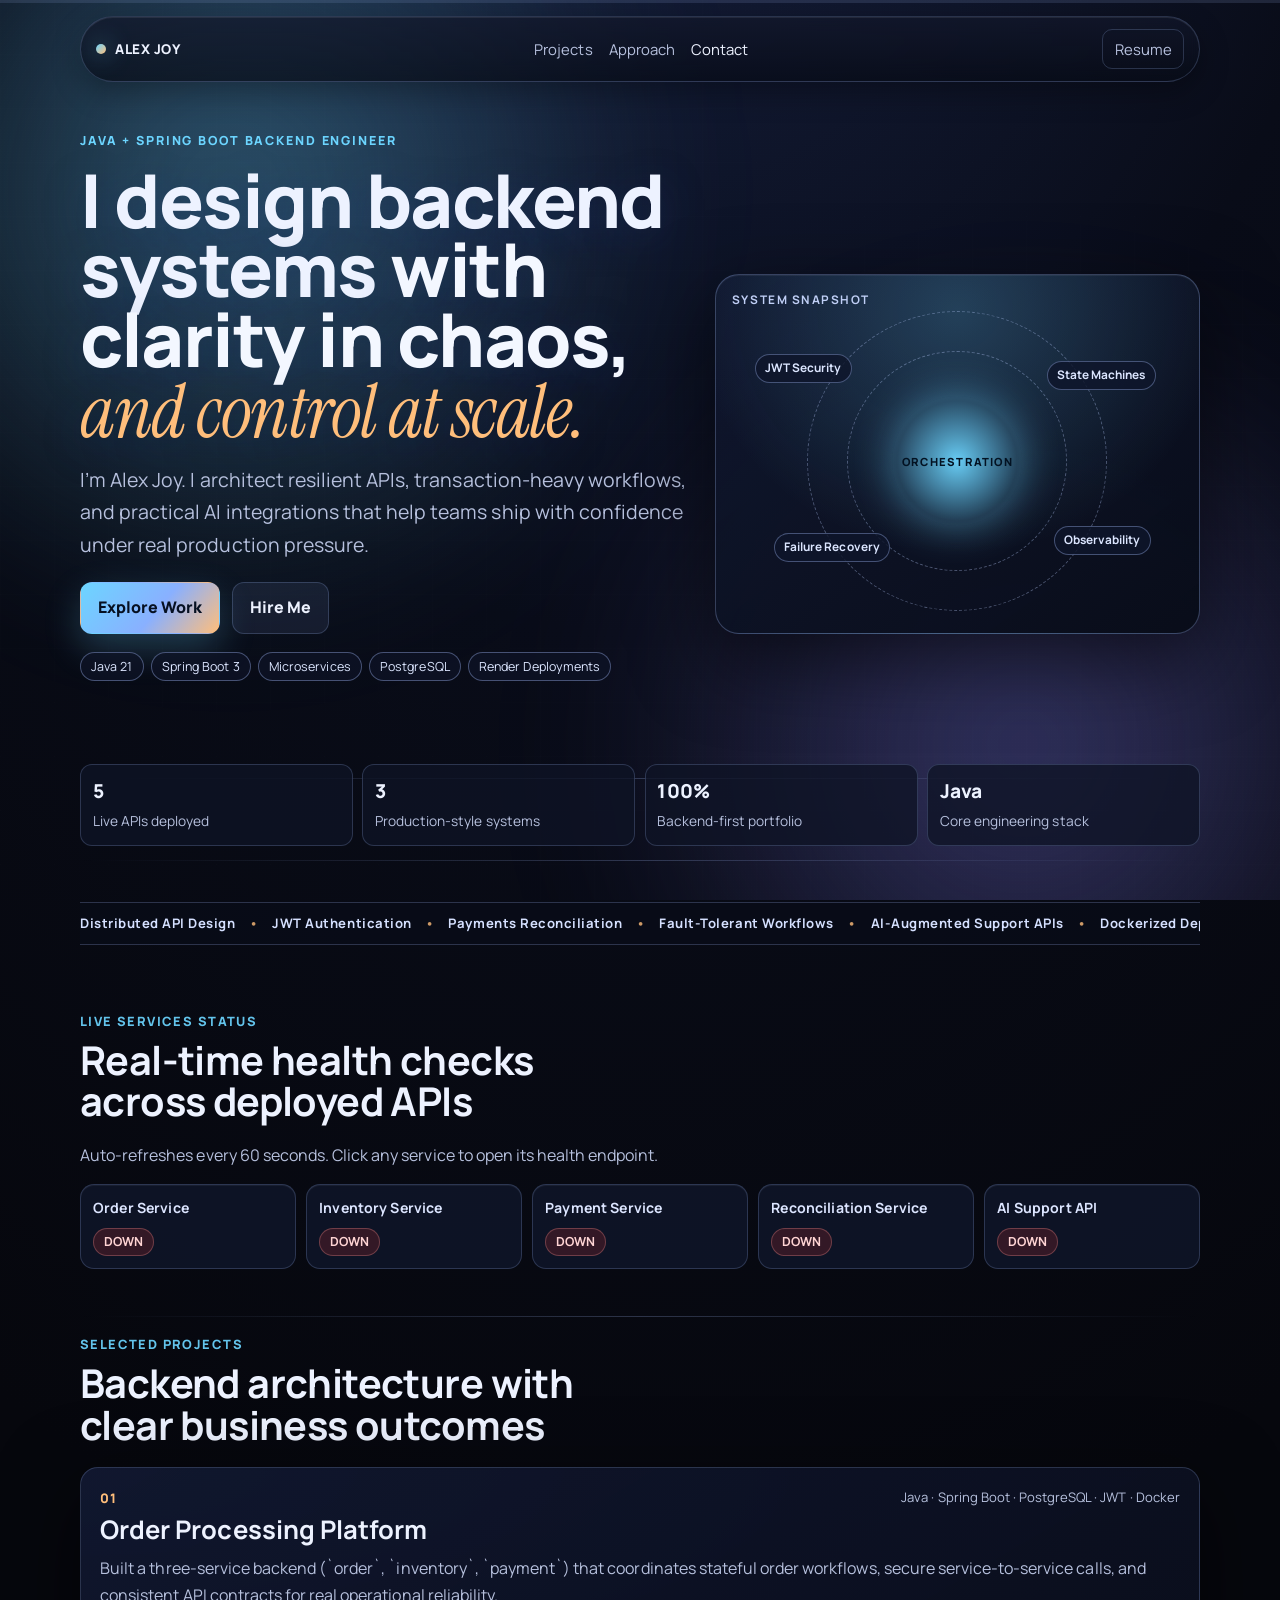
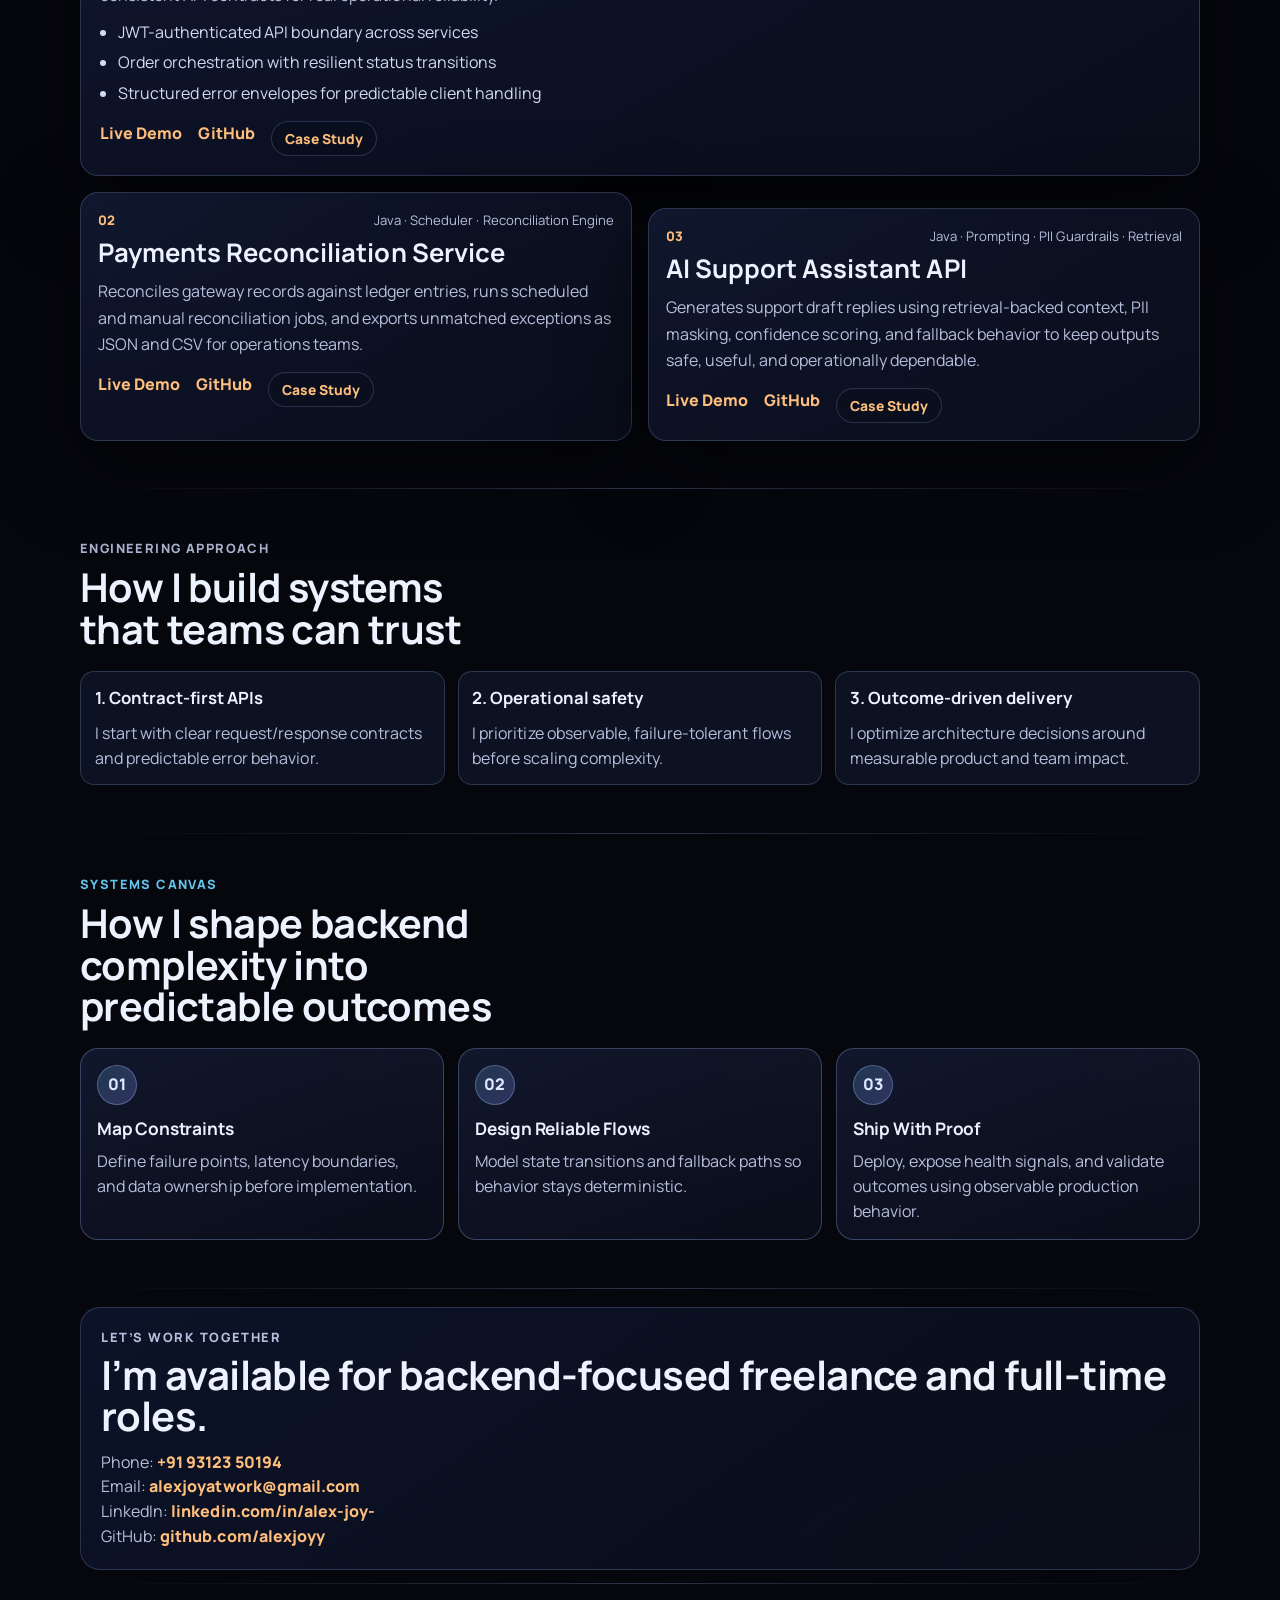
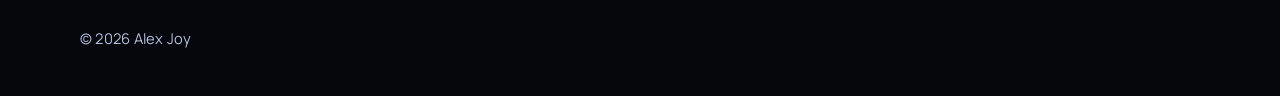
==== commit 5bd53b72: "chore: update portfolio with pdf resume and phone contact" ====
--- a/index.html
+++ b/index.html
@@ -56,7 +56,7 @@
         <a href="#approach">Approach</a>
         <a href="#contact">Contact</a>
       </nav>
-      <a class="frame-resume" href="./Alex-Joy-Resume.md" download>Resume</a>
+      <a class="frame-resume" href="./Alex-Joy-Resume.pdf" download>Resume</a>
     </header>
 
     <main id="home" class="layout">
@@ -290,6 +290,9 @@
         <p class="contact-kicker">Let’s Work Together</p>
         <h2>I’m available for backend-focused freelance and full-time roles.</h2>
         <p>
+          Phone:
+          <a href="tel:+919312350194">+91 93123 50194</a>
+          <br />
           Email:
           <a href="mailto:alexjoyatwork@gmail.com">alexjoyatwork@gmail.com</a>
           <br />
